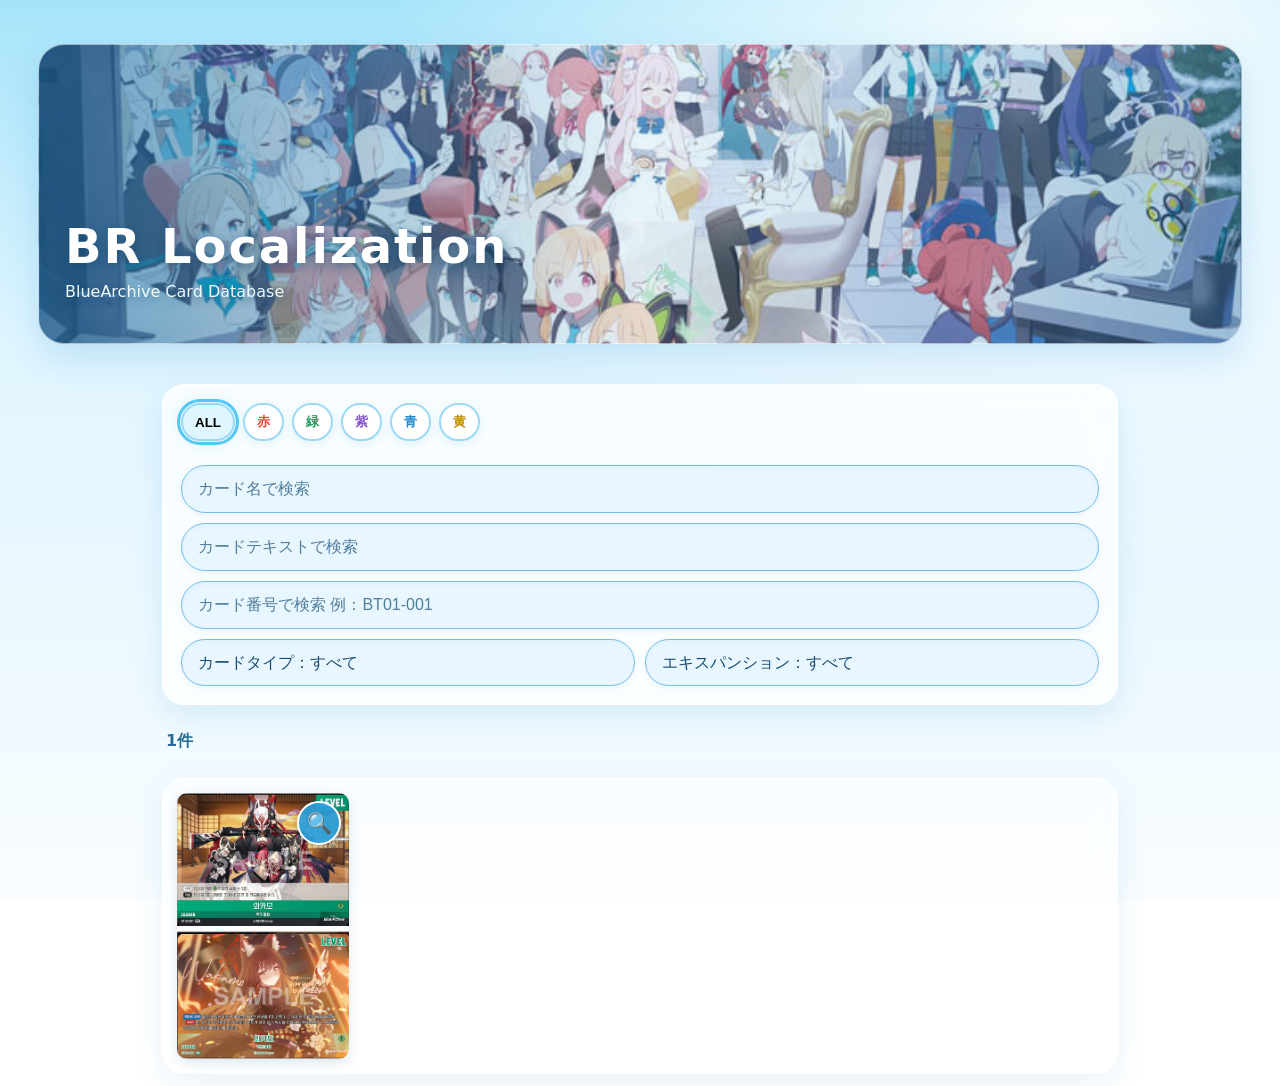
==== blue_archive.html @ b8f63a46 "fix fix" ====
<!DOCTYPE html>
<html lang="ja">
<head>
  <meta charset="UTF-8">
  <meta name="viewport" content="width=device-width, initial-scale=1.0">
  <title>BR Localization</title>
  <link rel="stylesheet" href="blue_archive.css">
</head>
<body data-title="blue_archive">

<header>
  <div class="hero-banner">
    <div class="hero-overlay">
      <h1>BR Localization</h1>
      <p>BlueArchive Card Database</p>
    </div>
  </div>
</header>

<main>
  <section class="search-panel search-bg">
    <div class="color-filters">
      <button class="color-btn active" data-color="all">ALL</button>
      <button class="color-btn fire" data-color="red">赤</button>
      <button class="color-btn green" data-color="green">緑</button>
      <button class="color-btn purple" data-color="purple">紫</button>
      <button class="color-btn blue" data-color="blue">青</button>
      <button class="color-btn yellow" data-color="yellow">黄</button>
    </div>

    <input type="text" id="nameSearchBox" placeholder="カード名で検索">
    <input type="text" id="textSearchBox" placeholder="カードテキストで検索">
    <input type="text" id="codeSearchBox" placeholder="カード番号で検索 例：BT01-001">

    <div class="and-filters">
      <select id="typeFilter">
        <option value="">カードタイプ：すべて</option>
        <option value="ユニット">ユニット</option>
        <option value="スキル">スキル</option>
        <option value="アイテム">アイテム</option>
        <option value="リーダー">リーダー</option>
      </select>

      <select id="costFilter">
        <option value="">エキスパンション：すべて</option>
        <option value="ST">ST</option>
        <option value="BT">BT</option>
        <option value="SB">SB</option>
      </select>
    </div>
  </section>

  <p id="resultCount"></p>

  <section id="cardList" class="card-grid"></section>
</main>

<div id="cardModal" class="modal">
  <div class="modal-content">
    <button class="close-btn" type="button" onclick="closeModal()">×</button>

    <img id="modalImage" class="modal-image">

    <h2 id="modalName"></h2>
    <p id="modalCode"></p>

    <div class="detail-grid">
      <div>
        <span>タイプ</span>
        <strong id="modalType"></strong>
      </div>
      <div>
        <span>色</span>
        <strong id="modalColor"></strong>
      </div>
      <div>
        <span>コスト</span>
        <strong id="modalCost"></strong>
      </div>
      <div>
        <span>パワー</span>
        <strong id="modalPower"></strong>
      </div>
      <div>
        <span>ヒット</span>
        <strong id="modalHit"></strong>
      </div>
    </div>

    <p id="modalText" class="effect-text"></p>
    <p id="modalFlavor" class="flavor-text"></p>
  </div>
</div>

<script src="script.js"></script>
</body>
</html>
---- blue_archive.css ----
/* ========================================
   BLUE ARCHIVE CARD DATABASE
   Sky Blue / White / Glass Theme
   ======================================== */

* {
  box-sizing: border-box;
}

body {
  margin: 0;
  min-height: 100vh;
  font-family: system-ui, sans-serif;
  color: #254d68;

  background:
    radial-gradient(
      ellipse at 85% 5%,
      rgba(255,255,255,0.95),
      transparent 45%
    ),
    linear-gradient(
      180deg,
      #a6e4fa 0%,
      #e0f5ff 38%,
      #f8fcff 100%
    );

  background-attachment: fixed;
}

/* ===== 基本レイアウト ===== */

header {
  padding: 28px 22px 12px;
}

h1 {
  font-size: 40px;
  margin: 0;
  color: #ffffff;
}

main {
  max-width: 980px;
  margin: 0 auto;
  padding: 12px;
}

/* ===== 検索パネル ===== */

.search-panel {
  border-radius: 22px;
  padding: 18px;

  background: rgba(255,255,255,0.72);

  border: 1px solid rgba(255,255,255,0.95);

  backdrop-filter: blur(18px);
  -webkit-backdrop-filter: blur(18px);

  box-shadow:
    0 12px 32px rgba(35,140,203,0.13),
    inset 0 0 24px rgba(255,255,255,0.35);
}

/* 検索パネルに背景画像を使う場合 */
.search-bg {
  background-image:
    linear-gradient(
      rgba(232,248,255,0.78),
      rgba(213,241,255,0.85)
    ),
    ;

  background-size: cover;
  background-position: center;
  background-repeat: no-repeat;
}

/* ===== 色フィルター ===== */

.color-filters {
  display: flex;
  gap: 8px;
  flex-wrap: wrap;
  margin-bottom: 14px;
}

.color-btn {
  border: 2px solid #9bd9f5;
  border-radius: 999px;
  background: rgba(255,255,255,0.92);

  padding: 8px 12px;

  font-weight: bold;
  cursor: pointer;

  box-shadow: 0 3px 10px rgba(40,145,205,0.10);

  transition:
    transform 0.2s,
    background 0.2s,
    box-shadow 0.2s;
}

.color-btn:hover {
  transform: translateY(-2px);
  background: #e5f7ff;
}

.color-btn.active {
  outline: 3px solid #54c7f5;
  outline-offset: 1px;
  background: #dff5ff;

  box-shadow: 0 0 15px rgba(65,185,240,0.25);
}

/* 色ごとの文字色 */
.fire   { color: #e6462e; }
.green  { color: #249c61; }
.purple { color: #8650d3; }
.blue   { color: #238ccc; }
.yellow { color: #bd8700; }

/* ===== 検索入力欄 ===== */

input,
select {
  width: 100%;
  padding: 14px 16px;
  margin-top: 10px;

  border-radius: 999px;
  border: 1px solid #9bd9f5;

  background: rgba(255,255,255,0.88);
  color: #254d68;

  font-size: 16px;

  backdrop-filter: blur(12px);
  -webkit-backdrop-filter: blur(12px);

  box-shadow:
    inset 0 0 12px rgba(160,225,255,0.12),
    0 3px 12px rgba(35,140,203,0.08);

  outline: none;
  transition: border-color 0.2s, box-shadow 0.2s;
}

input::placeholder {
  color: #779cb3;
}

input:focus,
select:focus {
  border-color: #39b9ed;

  box-shadow:
    0 0 0 3px rgba(57,185,237,0.16),
    0 0 18px rgba(80,190,255,0.15);
}

.and-filters {
  display: grid;
  grid-template-columns: 1fr 1fr;
  gap: 10px;
}

/* ===== 検索結果 ===== */

#resultCount {
  padding: 10px 4px;
  font-weight: bold;
  color: #276c96;
}

/* ===== カード一覧 ===== */

.card-grid {
  background: rgba(255,255,255,0.58);

  backdrop-filter: blur(12px);
  -webkit-backdrop-filter: blur(12px);

  border: 1px solid rgba(255,255,255,0.85);
  border-radius: 22px;

  padding: 14px;

  display: grid;
  grid-template-columns:
    repeat(auto-fill, minmax(145px, 1fr));

  gap: 16px;

  box-shadow: 0 10px 30px rgba(35,140,203,0.10);
}

.card {
  position: relative;
}

.card img {
  width: 100%;
  display: block;
  border-radius: 10px;

  box-shadow: 0 4px 12px rgba(30,100,150,0.15);

  transition: transform 0.2s;
}

.card img:hover {
  transform: translateY(-3px);
}

/* ===== 拡大ボタン ===== */

.zoom-btn {
  position: absolute;
  top: 8px;
  right: 8px;

  width: 44px;
  height: 44px;

  border-radius: 50%;
  border: 2px solid #ffffff;

  background: rgba(42,160,220,0.92);
  color: #ffffff;

  font-size: 20px;
  cursor: pointer;

  box-shadow: 0 3px 12px rgba(20,110,170,0.3);
}

.zoom-btn:hover {
  background: #167bb5;
}

/* ===== 詳細モーダル ===== */

.modal {
  display: none;
  position: fixed;
  inset: 0;

  background: rgba(19,58,92,0.68);

  z-index: 1000;
  overflow-y: auto;
  padding: 22px;

  backdrop-filter: blur(6px);
  -webkit-backdrop-filter: blur(6px);
}

.modal.show {
  display: block;
}

.modal-content {
  position: relative;
  max-width: 460px;
  margin: 0 auto;

  background:
    linear-gradient(
      180deg,
      rgba(255,255,255,0.98),
      rgba(227,246,255,0.98)
    );

  color: #254d68;

  border-radius: 22px;
  padding: 28px;

  border: 2px solid rgba(110,205,245,0.75);

  box-shadow:
    0 0 0 1px rgba(255,255,255,0.8),
    0 0 35px rgba(90,190,245,0.28),
    0 18px 50px rgba(20,70,110,0.22);

  backdrop-filter: blur(12px);
}

/* モーダル上部のアクセント */
.modal-content::before {
  content: "";

  position: absolute;
  left: 20px;
  right: 20px;
  top: 0;

  height: 3px;

  background:
    linear-gradient(
      90deg,
      transparent,
      #40bff0,
      transparent
    );
}

/* 閉じるボタン */
.close-btn {
  position: absolute;
  top: 12px;
  right: 18px;

  border: none;
  background: none;

  color: #36a9df;

  font-size: 44px;
  cursor: pointer;
}

.close-btn:hover {
  color: #0875b4;
}

/* カード画像 */
.modal-image {
  display: block;
  width: 76%;
  margin: 20px auto;
  border-radius: 12px;

  box-shadow: 0 6px 22px rgba(35,100,145,0.16);
}

/* カード名 */
#modalName {
  font-size: 30px;
  margin-bottom: 8px;
  color: #205b80;
}

/* カード番号 */
#modalCode {
  color: #678da6;
  font-size: 18px;
}

/* ===== 詳細情報 ===== */

.detail-grid {
  display: grid;
  grid-template-columns: 1fr 1fr;
  gap: 14px;
  margin-top: 20px;
}

.detail-grid span {
  display: block;
  color: #7396ad;
  font-size: 14px;
}

.detail-grid strong {
  font-size: 18px;
  color: #205b80;
}

/* フレーバーテキスト */
.flavor-text {
  margin-top: 18px;
  color: #648ba3;
  font-style: italic;
}

/* 効果テキスト */
.effect-text {
  margin-top: 28px;
  font-size: 15px;
  line-height: 1.7;
  white-space: pre-line;
  color: #254d68;
}

/* ===== 効果タグ ===== */

.tag {
  display: inline-block;
  padding: 2px 9px;
  margin: 2px 4px 2px 0;

  border-radius: 999px;
  color: white;

  font-weight: 700;
  font-size: 0.9em;
  line-height: 1.5;
}

/* 効果タグの色は従来どおり */
.tag-attacker { background: #ef3f34; }
.tag-trigger { background: #b0a700; }
.tag-mix { background: #8e44ad; }
.tag-leveling { background: #f2994a; }
.tag-entry { background: #f97316; }
.tag-armed { background: #8b5a2b; }
.tag-blocker { background: #27ae60; }
.tag-passive { background: #5e005b; }
.tag-active { background: #0453bc; }
.tag-exit { background: #34495e; }
.tag-escape { background: #00a8a8; }
.tag-default { background: #596275; }

/* ===== ヒーローバナー ===== */

.hero-banner {
  height: 300px;
  margin: 16px;
  border-radius: 26px;
  overflow: hidden;

  background-image:
    linear-gradient(
      90deg,
      rgba(28,113,165,0.65),
      rgba(80,190,235,0.12),
      rgba(30,125,185,0.35)
    ),
    url("images/bluearchive-bg.jpg");

  background-size: cover;
  background-position: center center;

  box-shadow:
    0 14px 35px rgba(35,140,203,0.18);

  border: 1px solid rgba(255,255,255,0.55);
}

.hero-overlay {
  height: 100%;

  display: flex;
  flex-direction: column;
  justify-content: flex-end;

  padding: 26px;
  color: white;
}

.hero-overlay h1 {
  font-size: 48px;
  margin: 0;
  letter-spacing: 0.04em;

  color: #ffffff;

  text-shadow:
    0 3px 12px rgba(20,75,115,0.7);
}

.hero-overlay p {
  margin-top: 8px;
  font-size: 16px;

  color: #f0faff;

  text-shadow:
    0 3px 10px rgba(20,75,115,0.65);
}

/* ===== セレクトボックス ===== */

select {
  appearance: none;
  -webkit-appearance: none;

  background-image:
    linear-gradient(
      45deg,
      transparent 50%,
      #329bd0 50%
    ),
    linear-gradient(
      135deg,
      #329bd0 50%,
      transparent 50%
    );

  background-position:
    calc(100% - 22px) 50%,
    calc(100% - 14px) 50%;

  background-size: 8px 8px, 8px 8px;
  background-repeat: no-repeat;

  padding-right: 42px;
}

select option {
  background: #ffffff;
  color: #254d68;
}

/* ===== スマートフォン ===== */

@media (max-width: 520px) {

  h1 {
    font-size: 34px;
  }

  .card-grid {
    grid-template-columns:
      repeat(3, minmax(0, 1fr));

    gap: 8px;
    padding: 8px;
  }

  .zoom-btn {
    width: 30px;
    height: 30px;
    font-size: 13px;
    top: 5px;
    right: 5px;
  }

  .and-filters {
    grid-template-columns: 1fr;
  }

  .modal {
    padding: 12px;
  }

  .modal-content {
    padding: 22px;
  }

  #modalName {
    font-size: 25px;
  }

  .hero-banner {
    height: 190px;
    margin: 8px;
    background-position: center top;
  }

  .hero-overlay {
    padding: 18px;
  }

  .hero-overlay h1 {
    font-size: 32px;
  }

  .hero-overlay p {
    font-size: 13px;
  }
}


/* ==================================
   検索窓の色合い調整
   ================================== */

/* カード名・テキスト・番号・セレクト */
input,
select {
  background: #e8f6ff;
  color: #174c70;

  border: 1.5px solid #78bfe8;
  border-radius: 999px;

  box-shadow:
    inset 0 2px 5px rgba(60, 145, 195, 0.06),
    0 2px 6px rgba(40, 130, 185, 0.08);
}

/* 入力前の案内文字 */
input::placeholder {
  color: #527e9c;
  opacity: 1;
}

/* 検索窓を選択したとき */
input:focus,
select:focus {
  background: #ffffff;
  color: #174c70;
  border-color: #159cdb;

  box-shadow:
    0 0 0 3px rgba(21, 156, 219, 0.18);
}

/* プルダウンの選択肢 */
select option {
  background: #ffffff;
  color: #174c70;
}
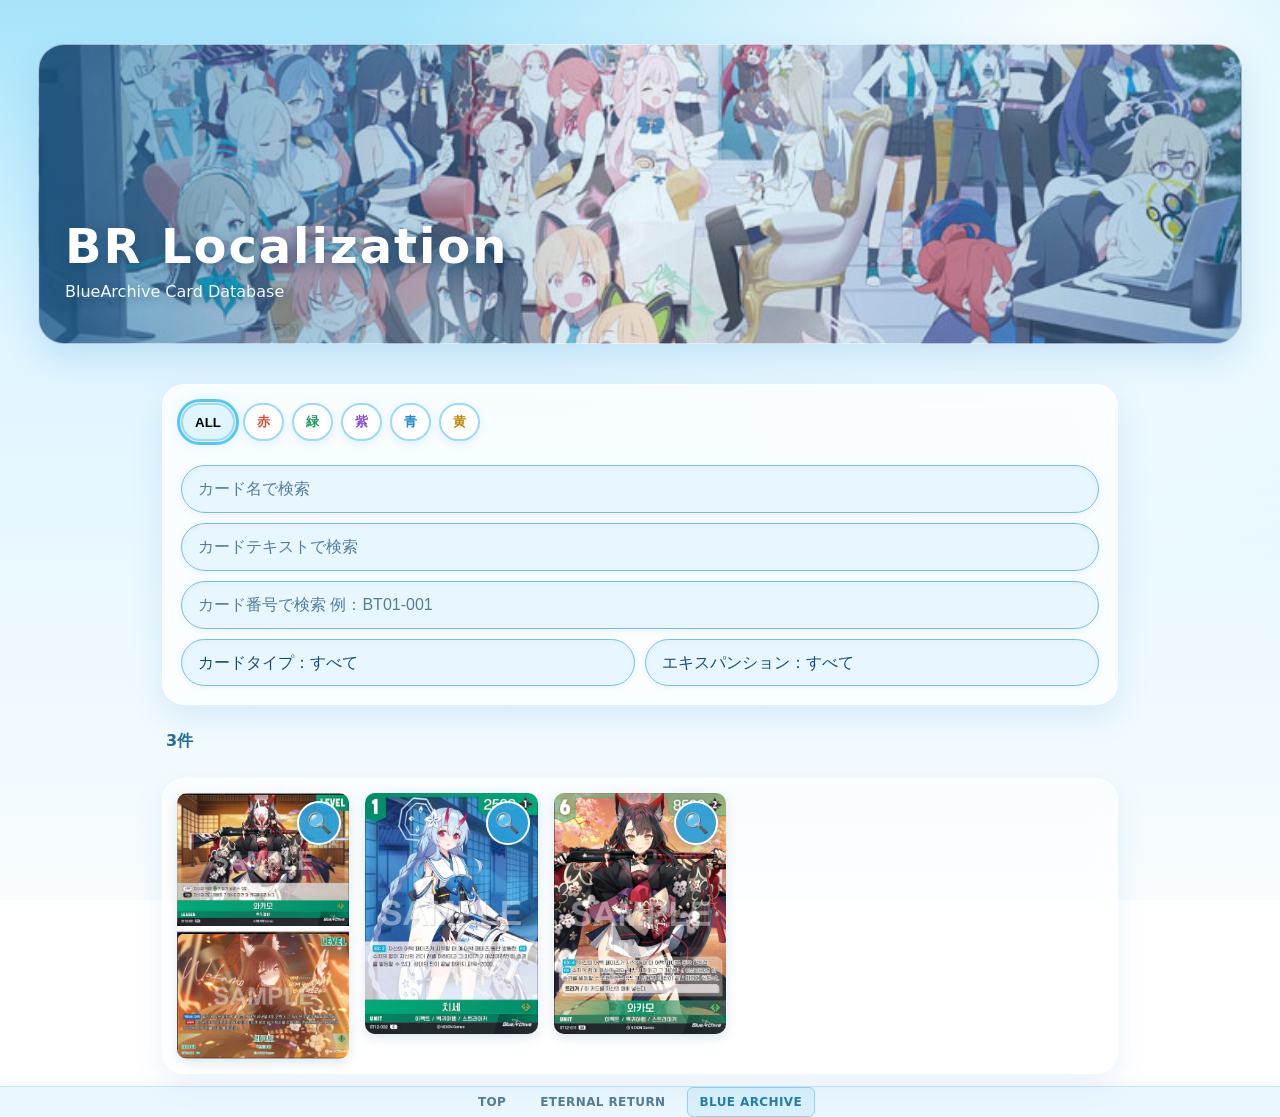
==== commit e2a99239: "fix a" ====
--- a/blue_archive.html
+++ b/blue_archive.html
@@ -94,4 +94,13 @@
 
 <script src="script.js"></script>
 </body>
+
+<footer class="site-footer">
+  <nav class="footer-nav">
+    <a href="index.html" class="footer-link">TOP</a>
+    <a href="eternalreturn.html" class="footer-link">ETERNAL RETURN</a>
+    <a href="blue_archive.html" class="footer-link active">BLUE ARCHIVE</a>
+  </nav>
+</footer>
+
 </html>
--- a/blue_archive.css
+++ b/blue_archive.css
@@ -421,6 +421,7 @@
 .tag-exit { background: #34495e; }
 .tag-escape { background: #00a8a8; }
 .tag-default { background: #596275; }
+.tag-extra { background: #58dcd6; }
 
 /* ===== ヒーローバナー ===== */
 
@@ -613,3 +614,66 @@
   background: #ffffff;
   color: #174c70;
 }
+
+
+/* コンパクトな共通フッター */
+
+.site-footer {
+  background: #eaf7ff;
+  border-top: 1px solid #c8e6f5;
+  box-shadow: 0 -3px 12px rgba(65, 145, 190, 0.05);
+}
+
+.footer-nav {
+  display: flex;
+  justify-content: center;
+  align-items: center;
+  flex-wrap: wrap;
+  gap: 8px;
+}
+
+.footer-link {
+  display: inline-block;
+  padding: 7px 12px;
+
+  color: #547d97;
+  font-size: 12px;
+  font-weight: 600;
+  letter-spacing: 0.4px;
+  text-decoration: none;
+
+  border: 1px solid transparent;
+  border-radius: 6px;
+
+  transition: 0.2s;
+}
+
+.footer-link:hover {
+  color: #176b9d;
+  background: rgba(125, 205, 245, 0.18);
+}
+
+.footer-link.active {
+  color: #277eac;
+  background: #d9f0fc;
+  border-color: #9bcfea;
+}
+
+/* スマホ */
+@media (max-width: 520px) {
+  .site-footer {
+    padding: 12px 6px;
+  }
+
+  .footer-nav {
+    gap: 2px;
+    flex-wrap: nowrap;
+  }
+
+  .footer-link {
+    padding: 7px 5px;
+    font-size: 10px;
+    letter-spacing: 0;
+    white-space: nowrap;
+  }
+}
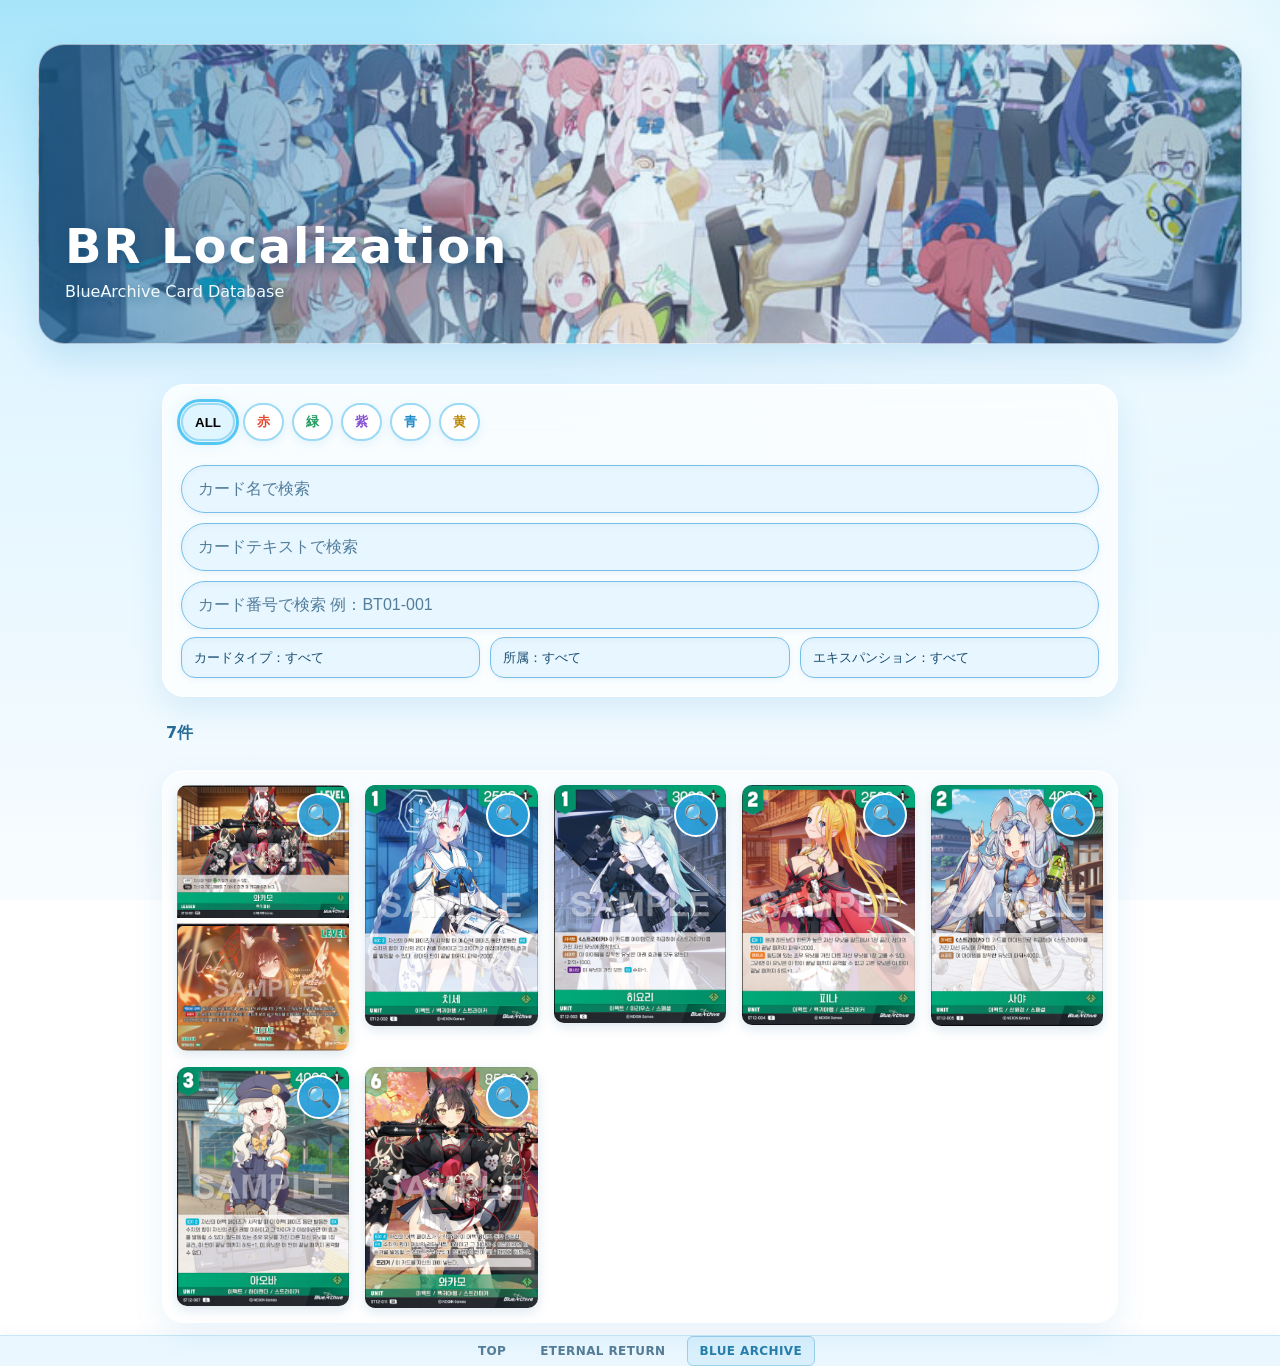
==== commit 469c347a: "fix a" ====
--- a/blue_archive.html
+++ b/blue_archive.html
@@ -41,6 +41,13 @@
         <option value="リーダー">リーダー</option>
       </select>
 
+        <!-- 新規：所属 -->
+      <!-- 所属：JSONから自動生成 -->
+      <select id="affiliationFilter">
+        <option value="">所属：すべて</option>
+      </select>
+
+
       <select id="costFilter">
         <option value="">エキスパンション：すべて</option>
         <option value="ST">ST</option>
@@ -62,7 +69,9 @@
     <img id="modalImage" class="modal-image">
 
     <h2 id="modalName"></h2>
+    <div id="modalAffiliation" class="affiliation-tags"></div>
     <p id="modalCode"></p>
+    
 
     <div class="detail-grid">
       <div>
@@ -98,7 +107,7 @@
 <footer class="site-footer">
   <nav class="footer-nav">
     <a href="index.html" class="footer-link">TOP</a>
-    <a href="eternalreturn.html" class="footer-link">ETERNAL RETURN</a>
+    <a href="eternal_return.html" class="footer-link">ETERNAL RETURN</a>
     <a href="blue_archive.html" class="footer-link active">BLUE ARCHIVE</a>
   </nav>
 </footer>
--- a/blue_archive.css
+++ b/blue_archive.css
@@ -677,3 +677,117 @@
     white-space: nowrap;
   }
 }
+
+
+/* 所属タグ */
+
+.affiliation-tags {
+  display: flex;
+  flex-wrap: wrap;
+  gap: 6px;
+  margin: 8px 0 12px;
+}
+
+.affiliation-tag {
+  display: inline-block;
+  padding: 5px 11px;
+
+  background: #e0f4ff;
+  color: #287aa7;
+
+  border: 1px solid #a6d8ef;
+  border-radius: 999px;
+
+  font-size: 12px;
+  font-weight: 600;
+  line-height: 1.4;
+}
+
+@media (max-width: 520px) {
+  .affiliation-tag {
+    padding: 4px 9px;
+    font-size: 11px;
+  }
+}
+
+
+/* ==================================
+   3項目横並び検索
+   ================================== */
+
+.and-filters {
+  display: grid;
+  grid-template-columns: repeat(3, minmax(0, 1fr));
+  gap: 8px;
+  align-items: center;
+}
+
+/* 3つの検索欄 */
+.and-filters input,
+.and-filters select {
+  width: 100%;
+  min-width: 0;
+  margin-top: 8px;
+
+  padding: 12px 10px;
+  font-size: 13px;
+  border-radius: 14px;
+}
+
+/* 所属入力欄 */
+#affiliationSearchBox::placeholder {
+  color: #527e9c;
+}
+
+/* スマホでも3列 */
+@media (max-width: 520px) {
+  .and-filters {
+    grid-template-columns: repeat(3, minmax(0, 1fr));
+    gap: 5px;
+  }
+
+  .and-filters input,
+  .and-filters select {
+    padding: 10px 6px;
+    font-size: 11px;
+    border-radius: 10px;
+  }
+
+  /* プルダウン矢印のスペース */
+  .and-filters select {
+    padding-right: 15px;
+    background-position:
+      calc(100% - 11px) 50%,
+      calc(100% - 6px) 50%;
+    background-size: 5px 5px, 5px 5px;
+  }
+}
+
+
+/* PC：3項目を横並び */
+.and-filters {
+  display: grid;
+  grid-template-columns: repeat(3, minmax(0, 1fr));
+  gap: 10px;
+}
+
+.and-filters select {
+  width: 100%;
+  min-width: 0;
+  font-size: 13px;
+  padding: 12px 28px 12px 12px;
+}
+
+/* スマホ：3項目を縦並び */
+@media (max-width: 520px) {
+  .and-filters {
+    grid-template-columns: 1fr;
+    gap: 4px;
+  }
+
+  .and-filters select {
+    font-size: 15px;
+    padding: 13px 40px 13px 16px;
+    border-radius: 999px;
+  }
+}
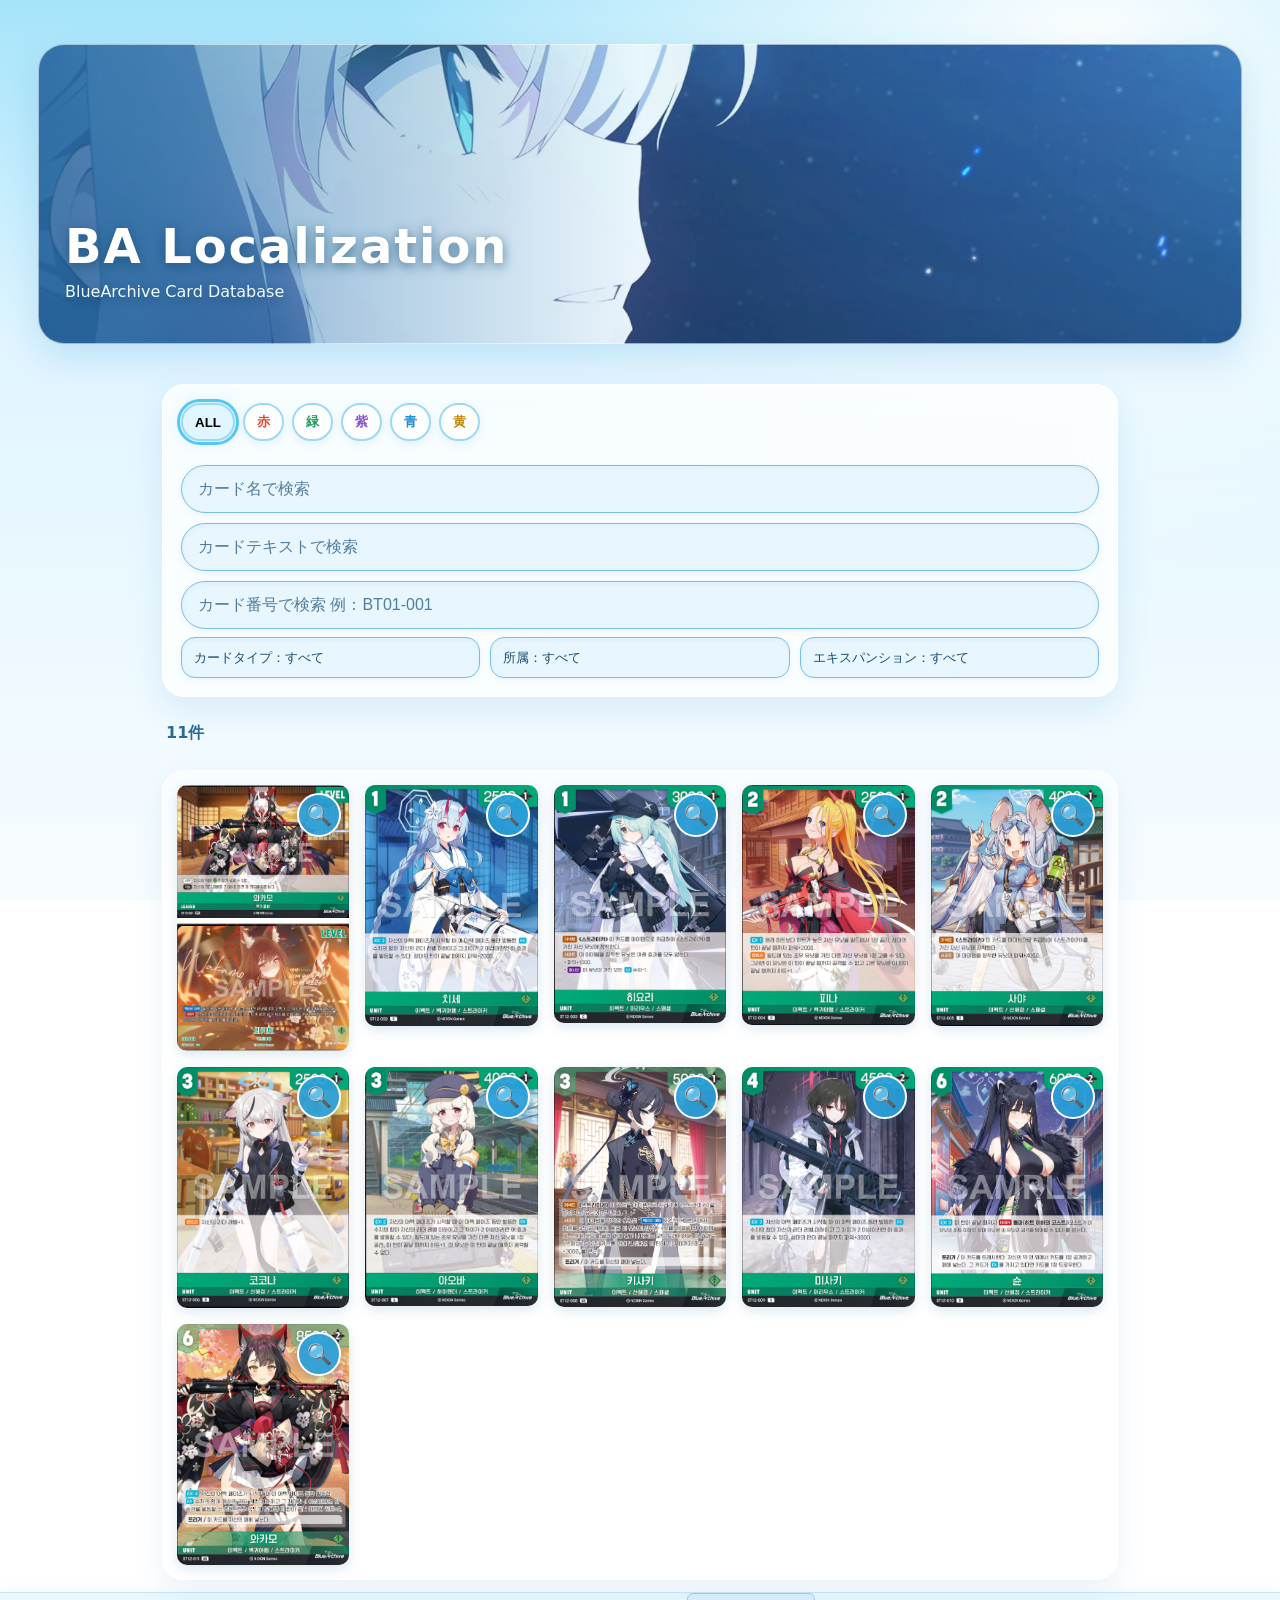
==== commit adb904ee: "fix あああ" ====
--- a/blue_archive.html
+++ b/blue_archive.html
@@ -3,7 +3,7 @@
 <head>
   <meta charset="UTF-8">
   <meta name="viewport" content="width=device-width, initial-scale=1.0">
-  <title>BR Localization</title>
+  <title>BA Localization</title>
   <link rel="stylesheet" href="blue_archive.css">
 </head>
 <body data-title="blue_archive">
@@ -11,7 +11,7 @@
 <header>
   <div class="hero-banner">
     <div class="hero-overlay">
-      <h1>BR Localization</h1>
+      <h1>BA Localization</h1>
       <p>BlueArchive Card Database</p>
     </div>
   </div>
--- a/blue_archive.css
+++ b/blue_archive.css
@@ -791,3 +791,42 @@
     border-radius: 999px;
   }
 }
+
+
+/* ==================================
+   スマホ用フッター操作性改善
+   ================================== */
+
+@media (max-width: 520px) {
+
+  .site-footer {
+    margin-top: 30px;
+
+    /* 上下の余白を広げる */
+    padding: 18px 10px 36px;
+
+    /* iPhoneの画面下部にも対応 */
+    padding-bottom: calc(
+      36px + env(safe-area-inset-bottom)
+    );
+  }
+
+  .footer-nav {
+    gap: 4px;
+    justify-content: center;
+  }
+
+  .footer-link {
+    /* タップしやすい高さ */
+    min-height: 44px;
+
+    padding: 12px 8px;
+
+    display: inline-flex;
+    align-items: center;
+    justify-content: center;
+
+    font-size: 10px;
+    white-space: nowrap;
+  }
+}
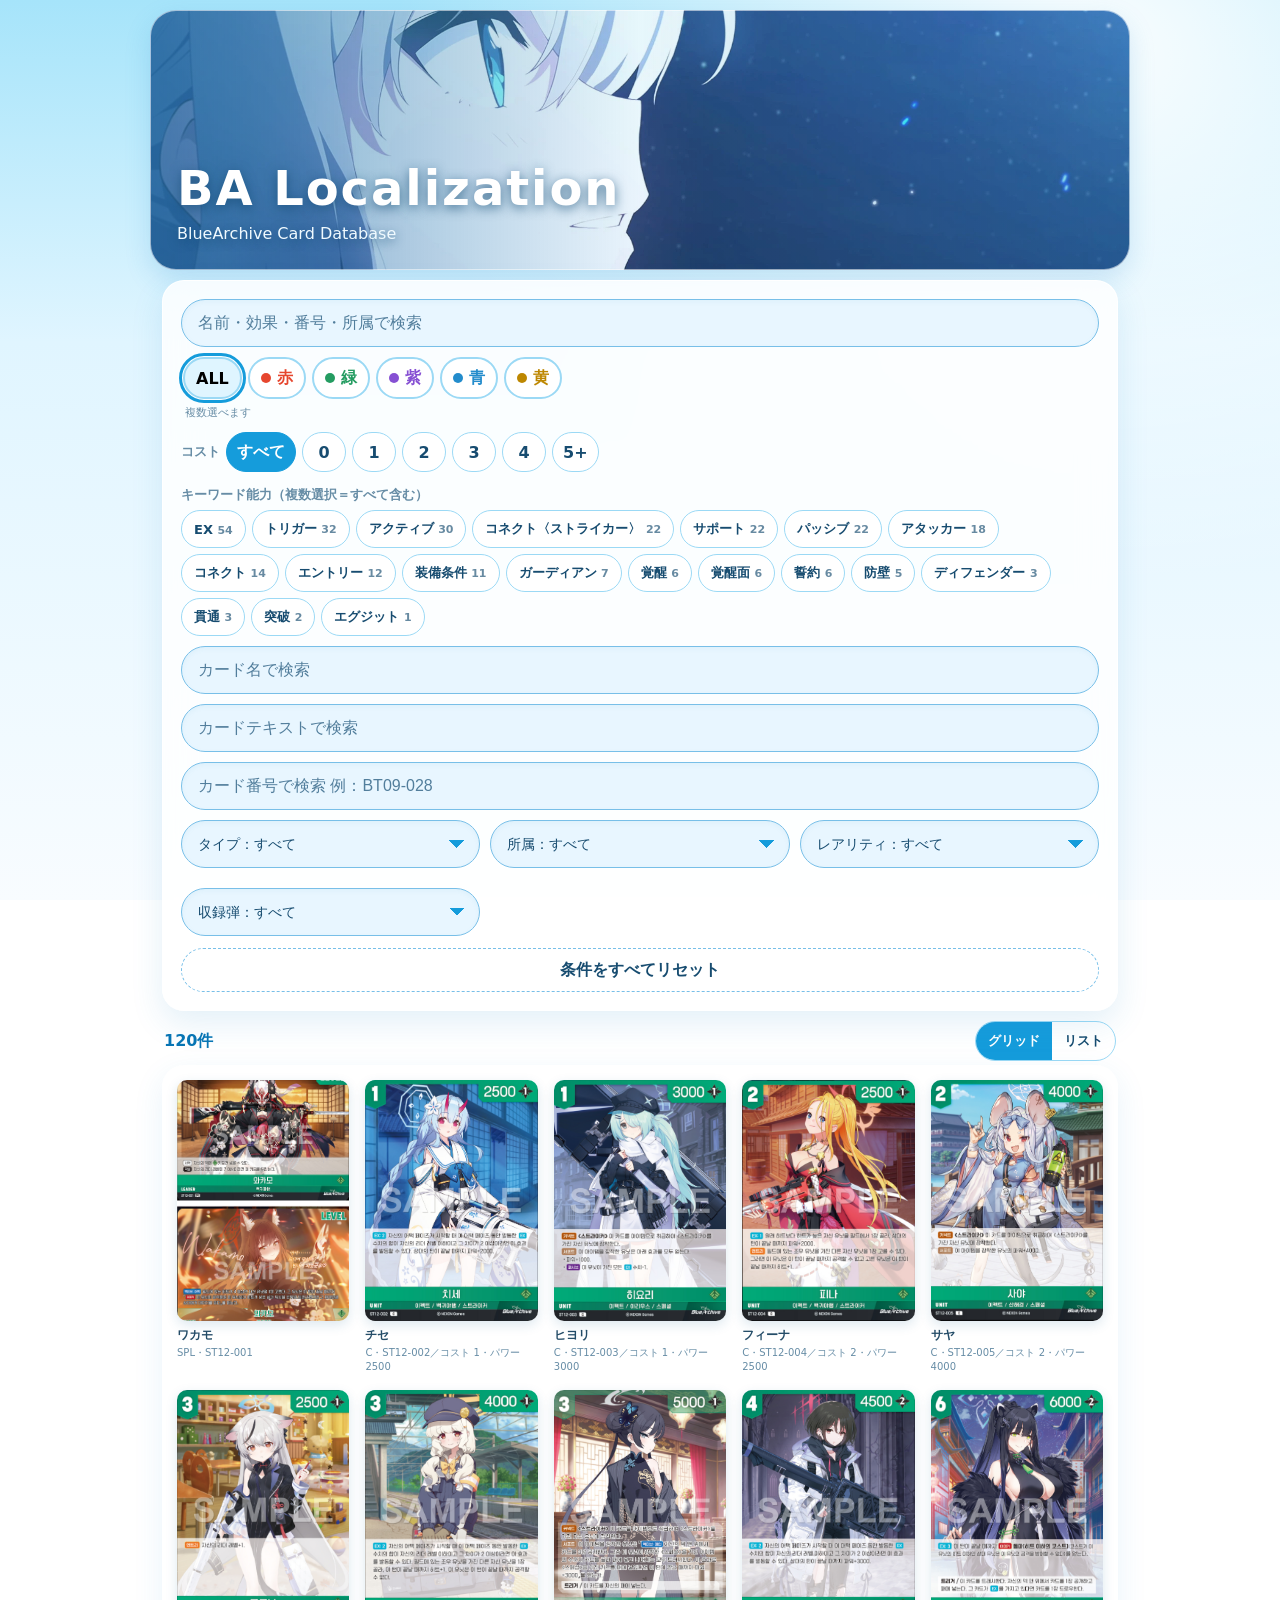
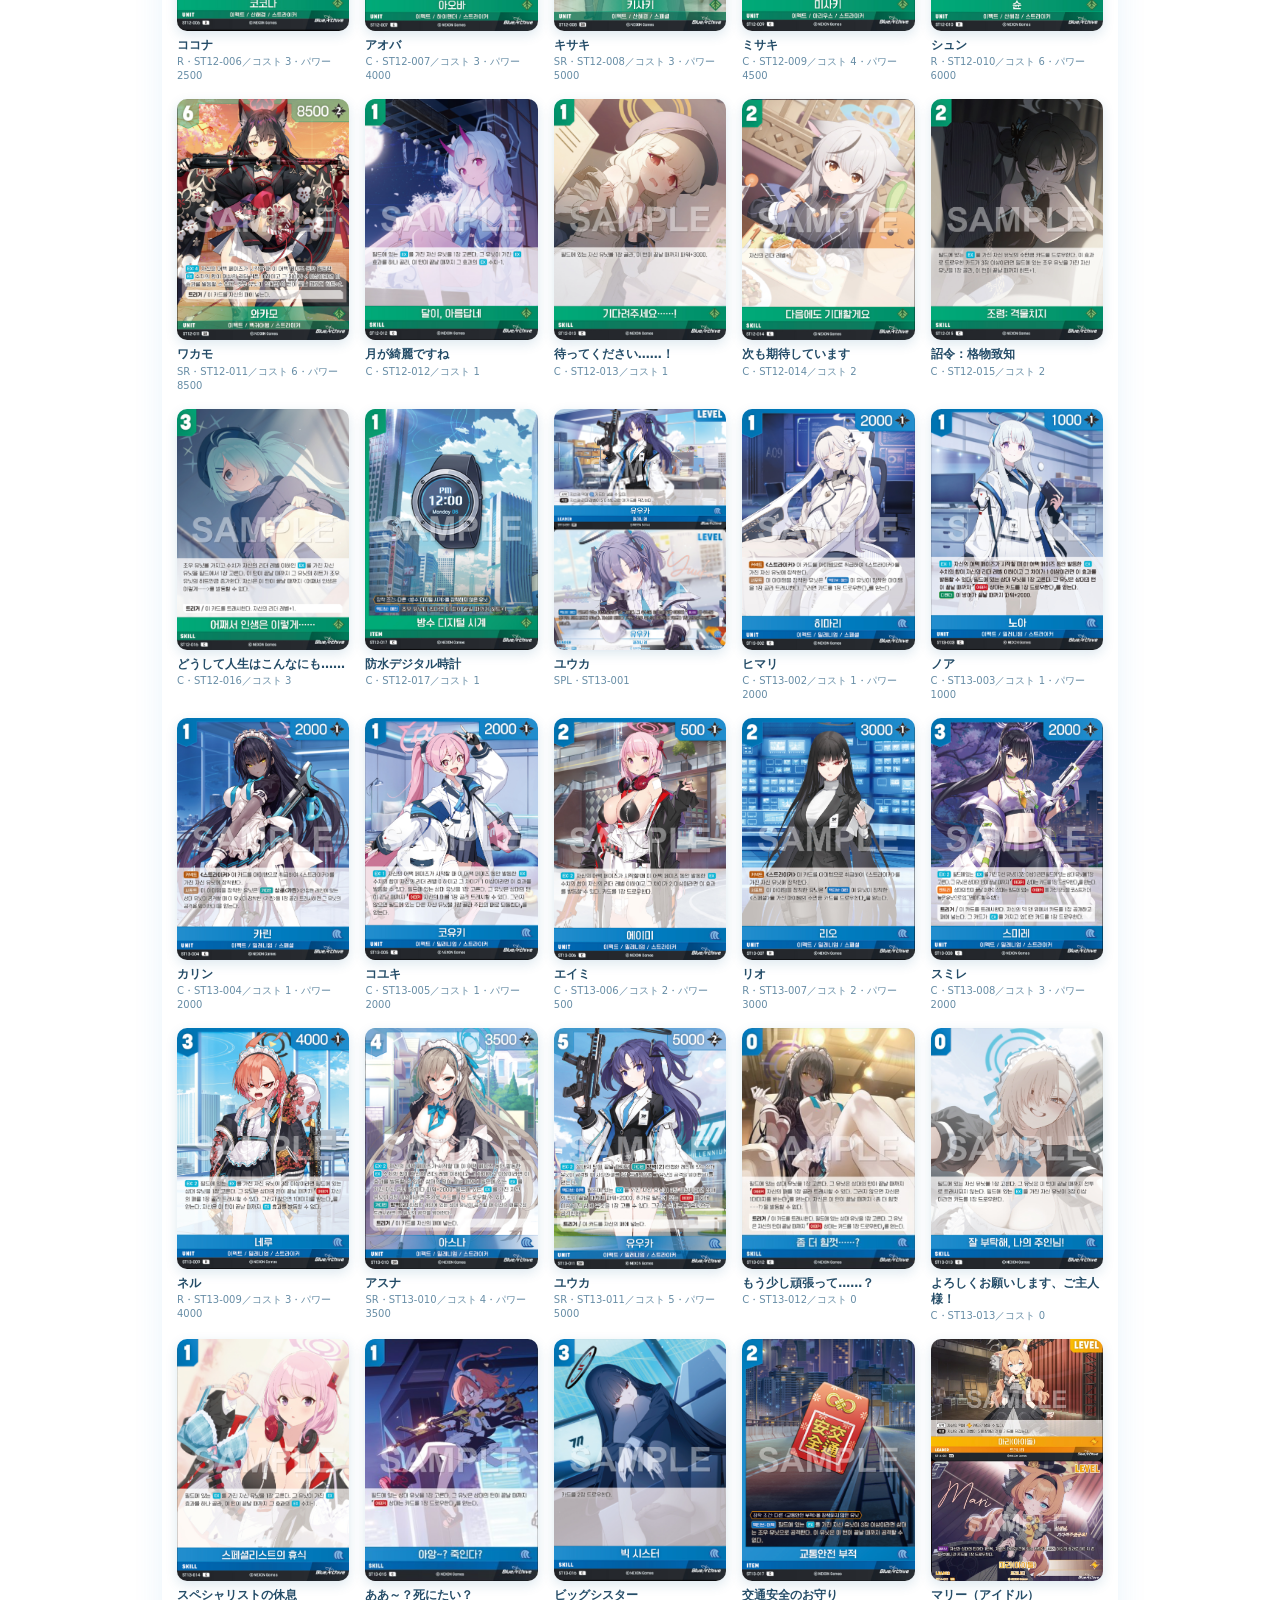
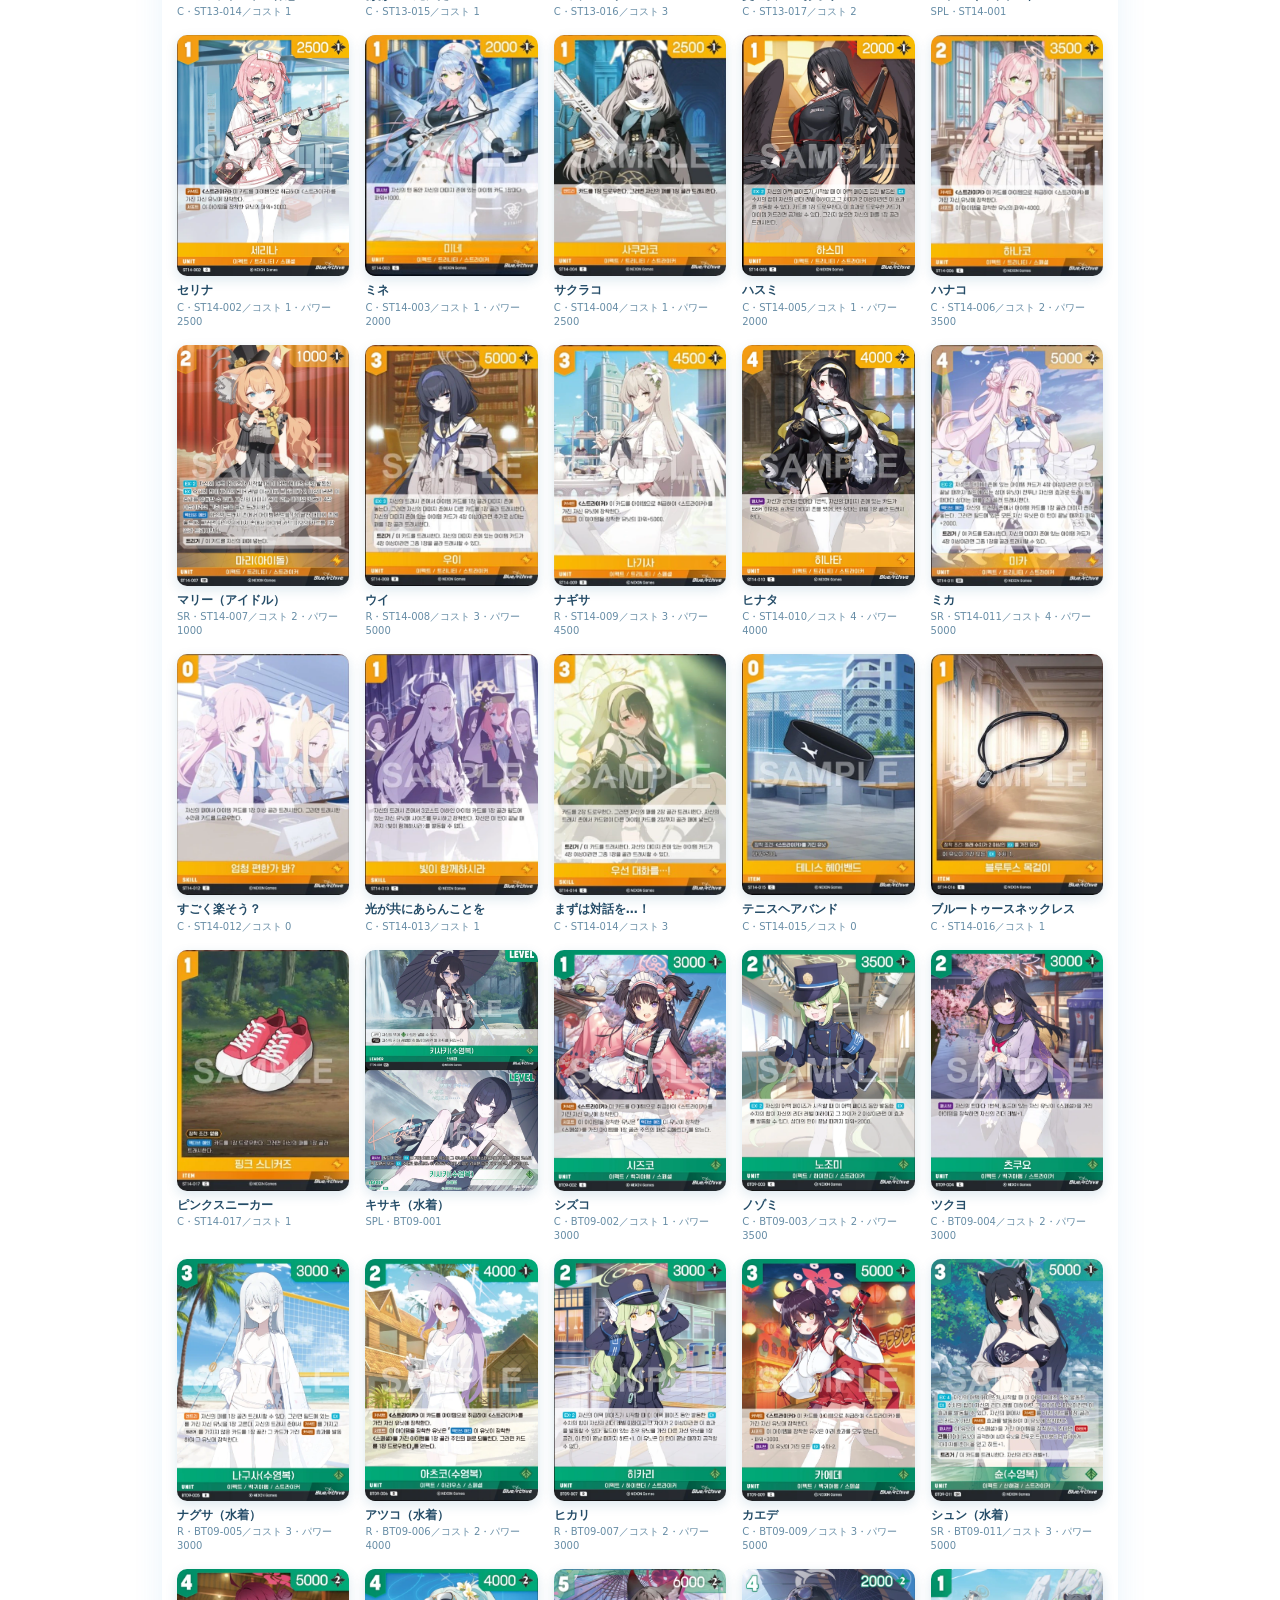
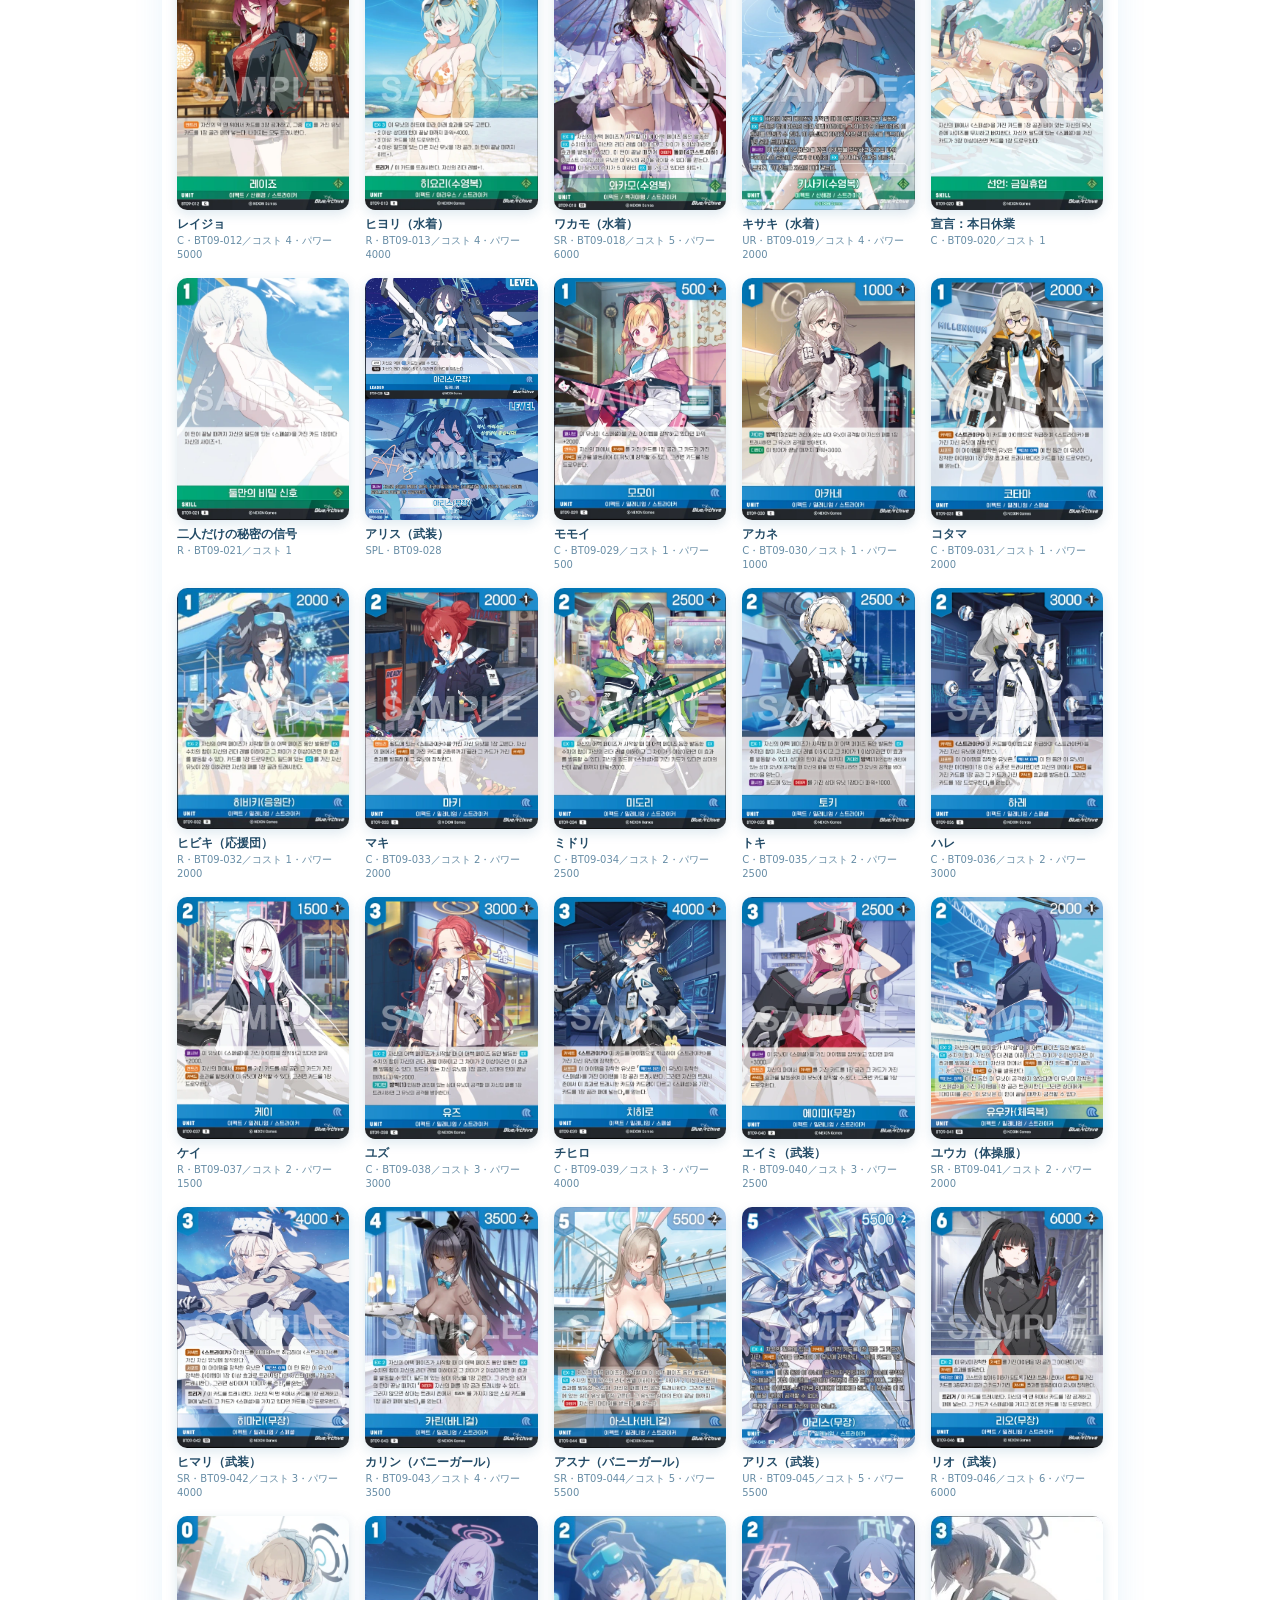
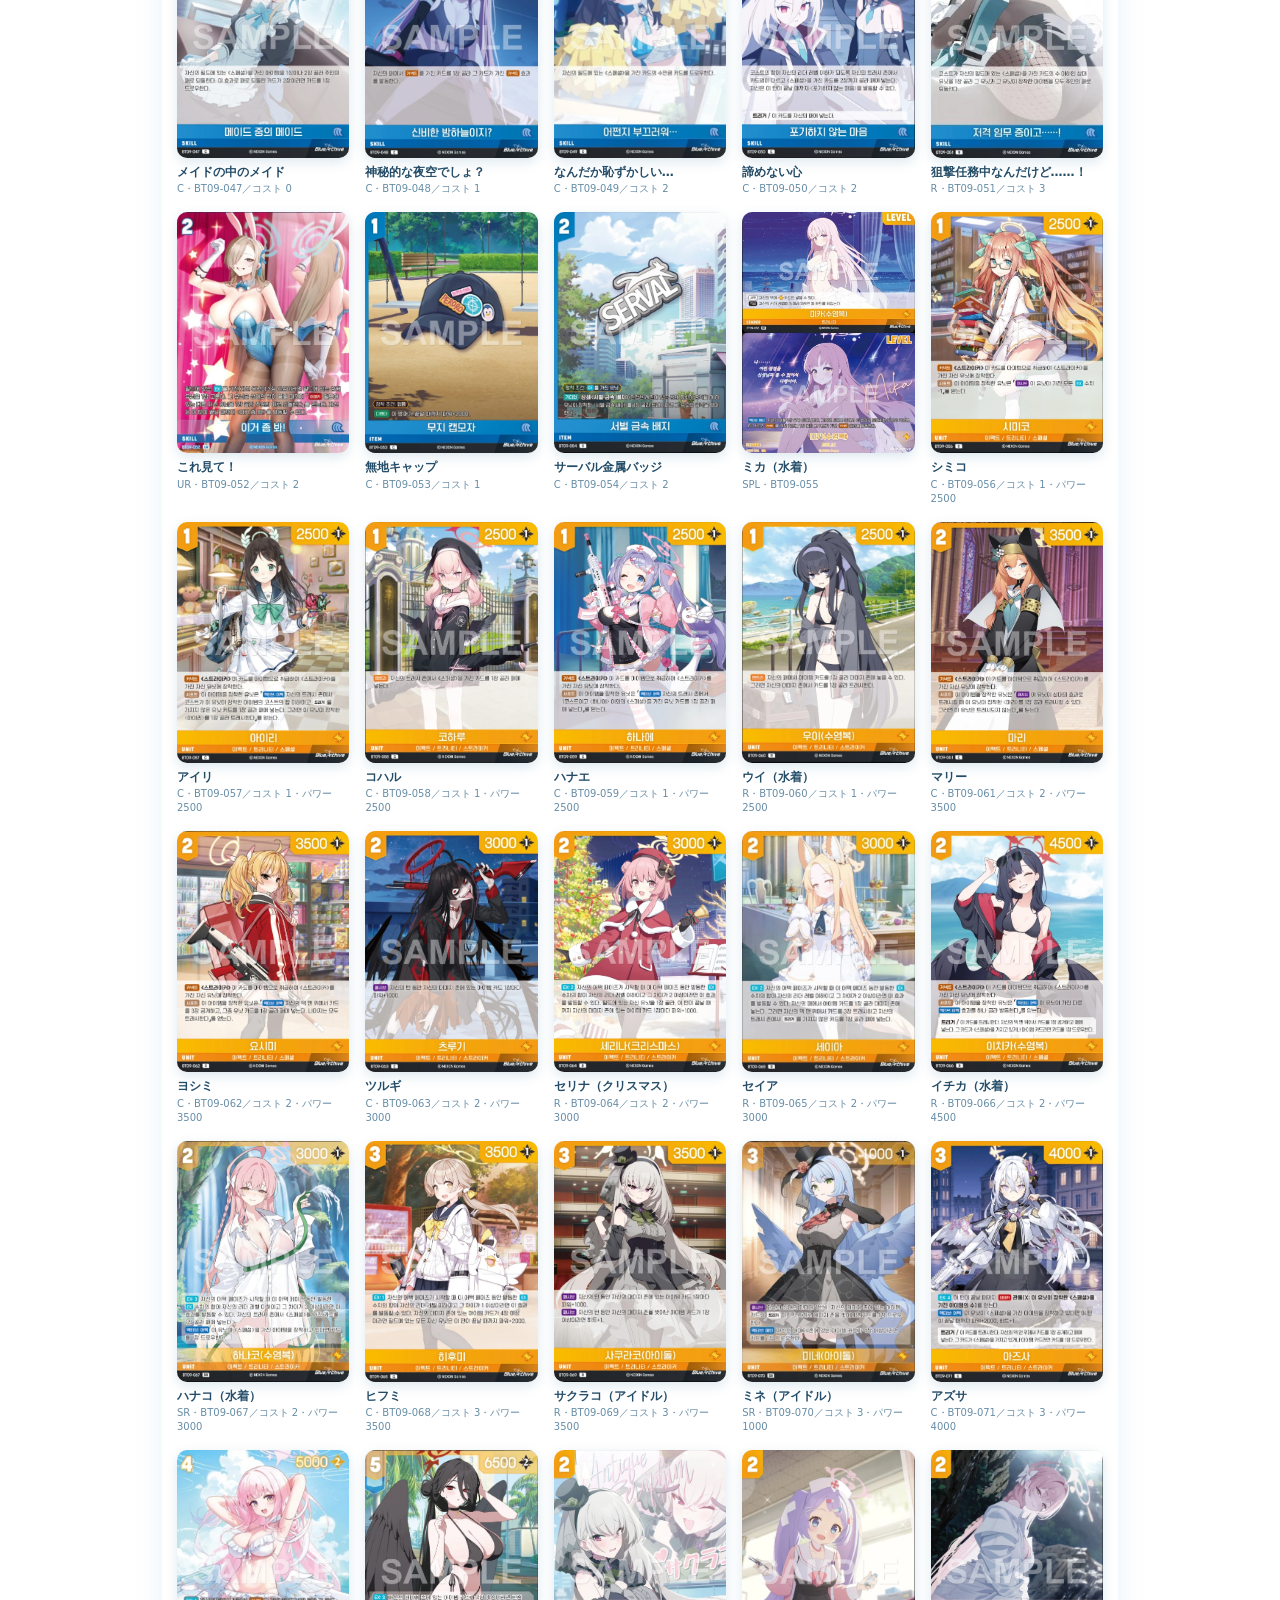
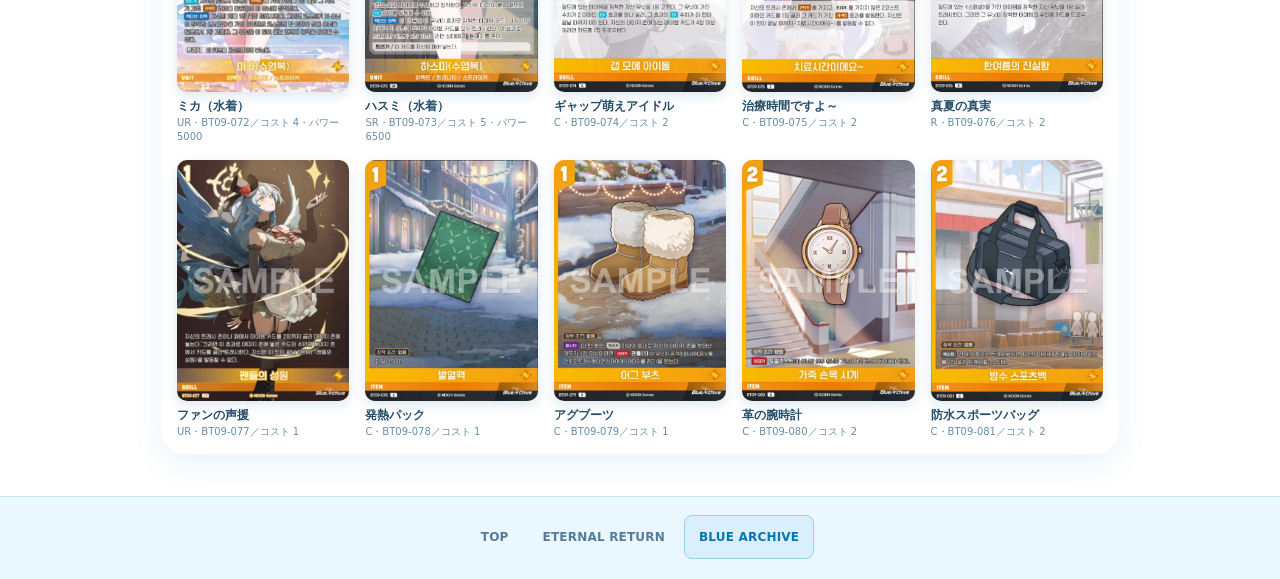
==== commit b711cdfa: "aaa 沢山かえた" ====
--- a/blue_archive.html
+++ b/blue_archive.html
@@ -3,7 +3,9 @@
 <head>
   <meta charset="UTF-8">
   <meta name="viewport" content="width=device-width, initial-scale=1.0">
-  <title>BA Localization</title>
+  <meta name="description" content="ブルーアーカイブのカードを名前・効果・番号・所属から検索できるカードデータベース">
+  <meta name="theme-color" content="#7ecdf3">
+  <title>ブルーアーカイブ カード検索 | BA Localization</title>
   <link rel="stylesheet" href="blue_archive.css">
 </head>
 <body data-title="blue_archive">
@@ -18,91 +20,97 @@
 </header>
 
 <main>
-  <section class="search-panel search-bg">
-    <div class="color-filters">
-      <button class="color-btn active" data-color="all">ALL</button>
-      <button class="color-btn fire" data-color="red">赤</button>
-      <button class="color-btn green" data-color="green">緑</button>
-      <button class="color-btn purple" data-color="purple">紫</button>
-      <button class="color-btn blue" data-color="blue">青</button>
-      <button class="color-btn yellow" data-color="yellow">黄</button>
+  <section class="search-panel" aria-label="カード検索">
+    <div class="keyword-row">
+      <label class="sr-only" for="keywordSearchBox">フリーワード検索</label>
+      <input type="search" id="keywordSearchBox" placeholder="名前・効果・番号・所属で検索" autocomplete="off" enterkeyhint="search">
+      <button type="button" id="filterToggle" class="filter-toggle" aria-expanded="false" aria-controls="advancedFilters">
+        絞り込み<span id="filterBadge" class="filter-badge" hidden></span>
+      </button>
     </div>
 
-    <input type="text" id="nameSearchBox" placeholder="カード名で検索">
-    <input type="text" id="textSearchBox" placeholder="カードテキストで検索">
-    <input type="text" id="codeSearchBox" placeholder="カード番号で検索 例：BT01-001">
+    <div class="color-filters" role="group" aria-label="色で絞り込み（複数選択可）">
+      <button type="button" class="color-btn active" data-color="all">ALL</button>
+      <button type="button" class="color-btn fire" data-color="red"><span class="dot"></span>赤</button>
+      <button type="button" class="color-btn green" data-color="green"><span class="dot"></span>緑</button>
+      <button type="button" class="color-btn purple" data-color="purple"><span class="dot"></span>紫</button>
+      <button type="button" class="color-btn blue" data-color="blue"><span class="dot"></span>青</button>
+      <button type="button" class="color-btn yellow" data-color="yellow"><span class="dot"></span>黄</button>
+      <span class="color-hint">複数選べます</span>
+    </div>
 
-    <div class="and-filters">
-      <select id="typeFilter">
-        <option value="">カードタイプ：すべて</option>
-        <option value="ユニット">ユニット</option>
-        <option value="スキル">スキル</option>
-        <option value="アイテム">アイテム</option>
-        <option value="リーダー">リーダー</option>
-      </select>
+    <div id="advancedFilters" class="advanced-filters">
+      <div class="cost-row" role="group" aria-label="コストで絞り込み">
+        <span class="cost-label">コスト</span>
+        <button type="button" class="cost-chip active" data-cost="all">すべて</button>
+        <button type="button" class="cost-chip" data-cost="0">0</button>
+        <button type="button" class="cost-chip" data-cost="1">1</button>
+        <button type="button" class="cost-chip" data-cost="2">2</button>
+        <button type="button" class="cost-chip" data-cost="3">3</button>
+        <button type="button" class="cost-chip" data-cost="4">4</button>
+        <button type="button" class="cost-chip" data-cost="5plus">5+</button>
+      </div>
+      <div id="keywordWrap" class="keyword-wrap">
+        <span class="cost-label">キーワード能力（複数選択＝すべて含む）</span>
+        <div id="keywordChips" class="keyword-chips"></div>
+      </div>
 
-        <!-- 新規：所属 -->
-      <!-- 所属：JSONから自動生成 -->
-      <select id="affiliationFilter">
-        <option value="">所属：すべて</option>
-      </select>
+      <label class="sr-only" for="nameSearchBox">カード名で検索</label>
+      <input type="search" id="nameSearchBox" placeholder="カード名で検索" autocomplete="off">
+      <label class="sr-only" for="textSearchBox">カードテキストで検索</label>
+      <input type="search" id="textSearchBox" placeholder="カードテキストで検索" autocomplete="off">
+      <label class="sr-only" for="codeSearchBox">カード番号で検索</label>
+      <input type="search" id="codeSearchBox" placeholder="カード番号で検索 例：BT09-028" autocomplete="off">
 
+      <div class="and-filters">
+        <select id="typeFilter" aria-label="カードタイプ">
+          <option value="">タイプ：すべて</option>
+          <option value="ユニット">ユニット</option>
+          <option value="スキル">スキル</option>
+          <option value="アイテム">アイテム</option>
+          <option value="リーダー">リーダー</option>
+        </select>
 
-      <select id="costFilter">
-        <option value="">エキスパンション：すべて</option>
-        <option value="ST">ST</option>
-        <option value="BT">BT</option>
-        <option value="SB">SB</option>
-      </select>
+        <span id="affiliationWrap">
+          <select id="affiliationFilter" aria-label="所属">
+            <option value="">所属：すべて</option>
+          </select>
+        </span>
+
+        <select id="rarityFilter" aria-label="レアリティ">
+          <option value="">レアリティ：すべて</option>
+        </select>
+
+        <select id="setFilter" aria-label="収録弾">
+          <option value="">収録弾：すべて</option>
+        </select>
+
+      </div>
+
+      <button type="button" id="resetFiltersBtn" class="reset-btn">条件をすべてリセット</button>
     </div>
   </section>
 
-  <p id="resultCount"></p>
+  <div class="result-bar">
+    <p id="resultCount" aria-live="polite">読み込み中…</p>
+    <div class="view-toggle" role="group" aria-label="表示切り替え">
+      <button type="button" class="view-btn active" data-view="grid">グリッド</button>
+      <button type="button" class="view-btn" data-view="list">リスト</button>
+    </div>
+  </div>
 
-  <section id="cardList" class="card-grid"></section>
+  <div id="loadError" class="load-error" hidden>
+    カードデータの読み込みに失敗しました。通信環境を確認して、ページを再読み込みしてください。
+  </div>
+
+  <section id="cardList" class="card-grid" data-view="grid"></section>
+
+  <div id="emptyState" class="empty-state" hidden>
+    <p>条件に合うカードが見つかりませんでした。</p>
+    <button type="button" id="emptyResetBtn" class="reset-btn">条件をリセットする</button>
+  </div>
+
 </main>
-
-<div id="cardModal" class="modal">
-  <div class="modal-content">
-    <button class="close-btn" type="button" onclick="closeModal()">×</button>
-
-    <img id="modalImage" class="modal-image">
-
-    <h2 id="modalName"></h2>
-    <div id="modalAffiliation" class="affiliation-tags"></div>
-    <p id="modalCode"></p>
-    
-
-    <div class="detail-grid">
-      <div>
-        <span>タイプ</span>
-        <strong id="modalType"></strong>
-      </div>
-      <div>
-        <span>色</span>
-        <strong id="modalColor"></strong>
-      </div>
-      <div>
-        <span>コスト</span>
-        <strong id="modalCost"></strong>
-      </div>
-      <div>
-        <span>パワー</span>
-        <strong id="modalPower"></strong>
-      </div>
-      <div>
-        <span>ヒット</span>
-        <strong id="modalHit"></strong>
-      </div>
-    </div>
-
-    <p id="modalText" class="effect-text"></p>
-    <p id="modalFlavor" class="flavor-text"></p>
-  </div>
-</div>
-
-<script src="script.js"></script>
-</body>
 
 <footer class="site-footer">
   <nav class="footer-nav">
@@ -112,4 +120,36 @@
   </nav>
 </footer>
 
-</html>+<div id="cardModal" class="modal" role="dialog" aria-modal="true" aria-labelledby="modalName">
+  <div class="modal-content">
+    <button class="close-btn" type="button" aria-label="閉じる">×</button>
+
+    <img id="modalImage" class="modal-image" alt="">
+
+    <div class="modal-nav">
+      <button type="button" id="prevCardBtn" class="nav-btn">← 前のカード</button>
+      <span id="modalCounter"></span>
+      <button type="button" id="nextCardBtn" class="nav-btn">次のカード →</button>
+    </div>
+
+    <h2 id="modalName"></h2>
+    <div id="modalAffiliation" class="affiliation-tags"></div>
+    <p id="modalCode"></p>
+
+    <div class="detail-grid">
+      <div><span>タイプ</span><strong id="modalType"></strong></div>
+      <div><span>色</span><strong id="modalColor"></strong></div>
+      <div><span>コスト</span><strong id="modalCost"></strong></div>
+      <div><span>パワー</span><strong id="modalPower"></strong></div>
+      <div><span>ヒット</span><strong id="modalHit"></strong></div>
+    </div>
+
+    <p id="modalText" class="effect-text"></p>
+    <p id="modalFlavor" class="flavor-text"></p>
+    <p class="swipe-hint">左右スワイプで前後へ移動／ダブルクリックで閉じます</p>
+  </div>
+</div>
+
+<script src="script.js"></script>
+</body>
+</html>
--- a/blue_archive.css
+++ b/blue_archive.css
@@ -1,414 +1,626 @@
-
-/* ========================================
-   BLUE ARCHIVE CARD DATABASE
-   Sky Blue / White / Glass Theme
-   ======================================== */
-
-* {
-  box-sizing: border-box;
-}
+/* =====================================================
+   カード検索 改修版（2026-11-11）モバイルファースト
+   テーマ差分は :root の変数とヒーロー画像だけ。
+   style.css（Eternal Return）とクラス構成は共通。
+   ===================================================== */
+
+:root {
+  --body-bg:
+    radial-gradient(ellipse at 85% 5%, rgba(255,255,255,0.95), transparent 45%),
+    linear-gradient(180deg, #a6e4fa 0%, #e0f5ff 38%, #f8fcff 100%);
+  --text: #254d68;
+  --muted: #678da6;
+  --accent: #159cdb;
+  --accent-strong: #0875b4;
+  --panel-bg: rgba(255,255,255,0.82);
+  --panel-border: rgba(255,255,255,0.95);
+  --panel-shadow: 0 12px 32px rgba(35,140,203,0.13);
+  --field-bg: #e8f6ff;
+  --field-border: #78bfe8;
+  --field-text: #174c70;
+  --placeholder: #527e9c;
+  --chip-bg: rgba(255,255,255,0.92);
+  --chip-border: #9bd9f5;
+  --chip-active-bg: #dff5ff;
+  --grid-bg: rgba(255,255,255,0.58);
+  --grid-border: rgba(255,255,255,0.85);
+  --hero-image: url("images/bluearchive-bg.jpg");
+  --hero-grad: linear-gradient(90deg, rgba(28,113,165,0.65), rgba(80,190,235,0.12), rgba(30,125,185,0.35));
+  --modal-overlay: rgba(19,58,92,0.68);
+  --modal-bg: linear-gradient(180deg, rgba(255,255,255,0.98), rgba(227,246,255,0.98));
+  --modal-border: rgba(110,205,245,0.75);
+  --modal-shadow: 0 0 35px rgba(90,190,245,0.28), 0 18px 50px rgba(20,70,110,0.22);
+  --footer-bg: #eaf7ff;
+  --footer-border: #c8e6f5;
+  --footer-link: #547d97;
+  --footer-active-bg: #d9f0fc;
+  --footer-active-border: #9bcfea;
+  --tag-bg: #e0f4ff;
+  --tag-text: #287aa7;
+  --tag-border: #a6d8ef;
+}
+
+* { box-sizing: border-box; }
+
+/* hidden属性はCSSのdisplay指定より優先する */
+[hidden] { display: none !important; }
 
 body {
   margin: 0;
   min-height: 100vh;
   font-family: system-ui, sans-serif;
-  color: #254d68;
-
-  background:
-    radial-gradient(
-      ellipse at 85% 5%,
-      rgba(255,255,255,0.95),
-      transparent 45%
-    ),
-    linear-gradient(
-      180deg,
-      #a6e4fa 0%,
-      #e0f5ff 38%,
-      #f8fcff 100%
-    );
-
+  color: var(--text);
+  background: var(--body-bg);
   background-attachment: fixed;
 }
 
-/* ===== 基本レイアウト ===== */
-
-header {
-  padding: 28px 22px 12px;
-}
-
-h1 {
-  font-size: 40px;
-  margin: 0;
-  color: #ffffff;
+body.modal-open { overflow: hidden; }
+
+.sr-only {
+  position: absolute;
+  width: 1px; height: 1px;
+  margin: -1px; padding: 0;
+  overflow: hidden;
+  clip: rect(0 0 0 0);
+  white-space: nowrap; border: 0;
+}
+
+button { font: inherit; }
+button:focus-visible, a:focus-visible, input:focus-visible, select:focus-visible {
+  outline: 3px solid var(--accent);
+  outline-offset: 2px;
 }
 
 main {
   max-width: 980px;
   margin: 0 auto;
+  padding: 10px 12px 12px;
+}
+
+/* ===== ヒーロー（スマホでは低くしてカードを早く見せる） ===== */
+header { padding: 10px 10px 0; }
+
+.hero-banner {
+  max-width: 980px;
+  margin: 0 auto;
+  height: 148px;
+  border-radius: 20px;
+  overflow: hidden;
+  background-image: var(--hero-grad), var(--hero-image);
+  background-size: cover;
+  background-position: center center;
+  box-shadow: 0 10px 26px rgba(35,140,203,0.18);
+  border: 1px solid rgba(255,255,255,0.55);
+}
+
+.hero-overlay {
+  height: 100%;
+  display: flex;
+  flex-direction: column;
+  justify-content: flex-end;
+  padding: 16px;
+  color: white;
+}
+
+.hero-overlay h1 {
+  font-size: 30px;
+  margin: 0;
+  letter-spacing: 0.04em;
+  color: #fff;
+  text-shadow: 0 3px 12px rgba(20,75,115,0.7);
+}
+
+.hero-overlay p {
+  margin: 4px 0 0;
+  font-size: 13px;
+  color: #f0faff;
+  text-shadow: 0 3px 10px rgba(20,75,115,0.65);
+}
+
+@media (min-width: 700px) {
+  .hero-banner { height: 260px; border-radius: 26px; }
+  .hero-overlay { padding: 26px; }
+  .hero-overlay h1 { font-size: 48px; }
+  .hero-overlay p { font-size: 16px; margin-top: 8px; }
+}
+
+/* ===== 検索パネル（スマホでは上に張り付く） ===== */
+.search-panel {
+  position: sticky;
+  top: 8px;
+  z-index: 40;
+  border-radius: 18px;
   padding: 12px;
-}
-
-/* ===== 検索パネル ===== */
-
-.search-panel {
-  border-radius: 22px;
-  padding: 18px;
-
-  background: rgba(255,255,255,0.72);
-
-  border: 1px solid rgba(255,255,255,0.95);
-
+  background: var(--panel-bg);
+  border: 1px solid var(--panel-border);
   backdrop-filter: blur(18px);
   -webkit-backdrop-filter: blur(18px);
-
-  box-shadow:
-    0 12px 32px rgba(35,140,203,0.13),
-    inset 0 0 24px rgba(255,255,255,0.35);
-}
-
-/* 検索パネルに背景画像を使う場合 */
-.search-bg {
-  background-image:
-    linear-gradient(
-      rgba(232,248,255,0.78),
-      rgba(213,241,255,0.85)
-    ),
-    ;
-
-  background-size: cover;
-  background-position: center;
-  background-repeat: no-repeat;
-}
-
-/* ===== 色フィルター ===== */
-
+  box-shadow: var(--panel-shadow);
+}
+
+.keyword-row {
+  display: flex;
+  gap: 8px;
+  align-items: stretch;
+}
+
+.keyword-row input { flex: 1; min-width: 0; margin-top: 0; }
+
+.filter-toggle {
+  flex: none;
+  min-height: 48px;
+  padding: 0 14px;
+  border-radius: 999px;
+  border: 1.5px solid var(--field-border);
+  background: var(--chip-bg);
+  color: var(--field-text);
+  font-weight: 700;
+  font-size: 14px;
+  cursor: pointer;
+  display: inline-flex;
+  align-items: center;
+  gap: 6px;
+}
+
+.filter-badge {
+  min-width: 20px;
+  height: 20px;
+  padding: 0 5px;
+  border-radius: 999px;
+  background: var(--accent);
+  color: #fff;
+  font-size: 12px;
+  line-height: 20px;
+  text-align: center;
+}
+
+@media (min-width: 700px) {
+  .search-panel { position: static; padding: 18px; border-radius: 22px; }
+  .filter-toggle { display: none; }
+}
+
+/* 詳細フィルタ：スマホは畳む／PCは常時表示 */
+.advanced-filters { display: none; }
+.advanced-filters.open {
+  display: block;
+  max-height: 52vh;
+  overflow-y: auto;
+}
+@media (min-width: 700px) {
+  .advanced-filters, .advanced-filters.open {
+    display: block;
+    max-height: none;
+    overflow: visible;
+  }
+}
+
+/* ===== 色フィルタ ===== */
 .color-filters {
   display: flex;
-  gap: 8px;
+  gap: 6px;
   flex-wrap: wrap;
-  margin-bottom: 14px;
+  padding: 10px 2px 2px;
 }
 
 .color-btn {
-  border: 2px solid #9bd9f5;
-  border-radius: 999px;
-  background: rgba(255,255,255,0.92);
-
-  padding: 8px 12px;
-
+  flex: none;
+  min-height: 42px;
+  border: 2px solid var(--chip-border);
+  border-radius: 999px;
+  background: var(--chip-bg);
+  padding: 7px 11px;
   font-weight: bold;
   cursor: pointer;
-
-  box-shadow: 0 3px 10px rgba(40,145,205,0.10);
-
-  transition:
-    transform 0.2s,
-    background 0.2s,
-    box-shadow 0.2s;
-}
-
-.color-btn:hover {
-  transform: translateY(-2px);
-  background: #e5f7ff;
+  display: inline-flex;
+  align-items: center;
+  gap: 6px;
+}
+
+.color-btn .dot {
+  width: 10px; height: 10px;
+  border-radius: 50%;
+  background: currentColor;
 }
 
 .color-btn.active {
-  outline: 3px solid #54c7f5;
+  outline: 3px solid var(--accent);
   outline-offset: 1px;
-  background: #dff5ff;
-
-  box-shadow: 0 0 15px rgba(65,185,240,0.25);
-}
-
-/* 色ごとの文字色 */
+  background: var(--chip-active-bg);
+}
+
+.color-hint { flex-basis: 100%; font-size: 11px; color: var(--muted); padding-left: 2px; }
+
 .fire   { color: #e6462e; }
 .green  { color: #249c61; }
 .purple { color: #8650d3; }
 .blue   { color: #238ccc; }
 .yellow { color: #bd8700; }
 
-/* ===== 検索入力欄 ===== */
-
-input,
+/* ===== コストチップ ===== */
+.cost-row {
+  display: flex;
+  gap: 6px;
+  align-items: center;
+  flex-wrap: nowrap;
+  overflow-x: auto;
+  padding-top: 10px;
+  scrollbar-width: none;
+}
+.cost-row::-webkit-scrollbar { display: none; }
+.cost-label { flex: none; font-size: 13px; font-weight: 700; color: var(--muted); }
+
+.cost-chip {
+  flex: none;
+  min-width: 44px;
+  min-height: 40px;
+  padding: 6px 10px;
+  border-radius: 999px;
+  border: 1.5px solid var(--chip-border);
+  background: var(--chip-bg);
+  color: var(--field-text);
+  font-weight: 700;
+  cursor: pointer;
+}
+.cost-chip.active {
+  background: var(--accent);
+  border-color: var(--accent);
+  color: #fff;
+}
+
+/* キーワード能力チップ */
+.keyword-wrap { margin-top: 12px; }
+.keyword-chips { display: flex; flex-wrap: wrap; gap: 6px; margin-top: 6px; }
+.keyword-chip {
+  min-height: 38px;
+  padding: 6px 12px;
+  border-radius: 999px;
+  border: 1.5px solid var(--chip-border);
+  background: var(--chip-bg);
+  color: var(--field-text);
+  font-weight: 700;
+  font-size: 13px;
+  cursor: pointer;
+}
+.keyword-chip .keyword-count { font-size: 11px; opacity: 0.65; font-weight: 600; }
+.keyword-chip.active {
+  background: var(--accent);
+  border-color: var(--accent);
+  color: #fff;
+}
+
+
+/* ===== 入力・セレクト ===== */
+input, select {
+  width: 100%;
+  min-height: 48px;
+  padding: 12px 16px;
+  margin-top: 10px;
+  border-radius: 999px;
+  border: 1.5px solid var(--field-border);
+  background: var(--field-bg);
+  color: var(--field-text);
+  font-size: 16px; /* iOSの自動ズーム防止 */
+  outline: none;
+  box-shadow: inset 0 2px 5px rgba(60,145,195,0.06);
+}
+input::placeholder { color: var(--placeholder); opacity: 1; }
+input:focus, select:focus {
+  background: #fff;
+  border-color: var(--accent);
+  box-shadow: 0 0 0 3px rgba(21,156,219,0.18);
+}
+
 select {
+  appearance: none;
+  -webkit-appearance: none;
+  background-image:
+    linear-gradient(45deg, transparent 50%, var(--accent) 50%),
+    linear-gradient(135deg, var(--accent) 50%, transparent 50%);
+  background-position: calc(100% - 22px) 50%, calc(100% - 14px) 50%;
+  background-size: 8px 8px, 8px 8px;
+  background-repeat: no-repeat;
+  padding-right: 42px;
+}
+select option { background: #fff; color: var(--field-text); }
+
+#affiliationWrap { display: block; }
+#affiliationWrap[hidden] { display: none; }
+
+.and-filters {
+  display: grid;
+  grid-template-columns: 1fr;
+  gap: 2px;
+}
+@media (min-width: 700px) {
+  .and-filters { grid-template-columns: 1fr 1fr 1fr; gap: 10px; }
+  .and-filters select { font-size: 14px; }
+}
+
+.reset-btn {
   width: 100%;
-  padding: 14px 16px;
-  margin-top: 10px;
-
-  border-radius: 999px;
-  border: 1px solid #9bd9f5;
-
-  background: rgba(255,255,255,0.88);
-  color: #254d68;
-
-  font-size: 16px;
-
+  min-height: 44px;
+  margin-top: 12px;
+  border-radius: 999px;
+  border: 1.5px dashed var(--field-border);
+  background: transparent;
+  color: var(--field-text);
+  font-weight: 700;
+  cursor: pointer;
+}
+
+/* ===== 結果バー・表示切り替え ===== */
+.result-bar {
+  display: flex;
+  align-items: center;
+  justify-content: space-between;
+  gap: 10px;
+  padding: 10px 2px 4px;
+}
+
+#resultCount { margin: 0; font-weight: bold; color: var(--accent-strong); }
+
+.view-toggle {
+  display: flex;
+  border: 1.5px solid var(--chip-border);
+  border-radius: 999px;
+  overflow: hidden;
+  background: var(--chip-bg);
+}
+.view-btn {
+  min-height: 38px;
+  padding: 6px 12px;
+  border: none;
+  background: transparent;
+  color: var(--field-text);
+  font-size: 13px;
+  font-weight: 700;
+  cursor: pointer;
+}
+.view-btn.active { background: var(--accent); color: #fff; }
+
+.load-error {
+  margin: 10px 0;
+  padding: 14px;
+  border-radius: 14px;
+  background: #ffe9e9;
+  color: #8c1d1d;
+  font-size: 14px;
+  line-height: 1.6;
+}
+
+/* ===== カード一覧 ===== */
+.card-grid {
+  background: var(--grid-bg);
   backdrop-filter: blur(12px);
   -webkit-backdrop-filter: blur(12px);
-
-  box-shadow:
-    inset 0 0 12px rgba(160,225,255,0.12),
-    0 3px 12px rgba(35,140,203,0.08);
-
-  outline: none;
-  transition: border-color 0.2s, box-shadow 0.2s;
-}
-
-input::placeholder {
-  color: #779cb3;
-}
-
-input:focus,
-select:focus {
-  border-color: #39b9ed;
-
-  box-shadow:
-    0 0 0 3px rgba(57,185,237,0.16),
-    0 0 18px rgba(80,190,255,0.15);
-}
-
-.and-filters {
+  border: 1px solid var(--grid-border);
+  border-radius: 18px;
+  padding: 10px;
   display: grid;
-  grid-template-columns: 1fr 1fr;
-  gap: 10px;
-}
-
-/* ===== 検索結果 ===== */
-
-#resultCount {
-  padding: 10px 4px;
-  font-weight: bold;
-  color: #276c96;
-}
-
-/* ===== カード一覧 ===== */
-
-.card-grid {
-  background: rgba(255,255,255,0.58);
-
-  backdrop-filter: blur(12px);
-  -webkit-backdrop-filter: blur(12px);
-
-  border: 1px solid rgba(255,255,255,0.85);
-  border-radius: 22px;
-
-  padding: 14px;
-
-  display: grid;
-  grid-template-columns:
-    repeat(auto-fill, minmax(145px, 1fr));
-
-  gap: 16px;
-
+  gap: 12px 10px;
   box-shadow: 0 10px 30px rgba(35,140,203,0.10);
 }
+.card-grid[data-view="grid"]  { grid-template-columns: repeat(3, minmax(0, 1fr)); }
+.card-grid[data-view="list"]  { grid-template-columns: 1fr; gap: 8px; }
+
+@media (min-width: 700px) {
+  .card-grid { padding: 14px; gap: 16px; border-radius: 22px; }
+  .card-grid[data-view="grid"]  { grid-template-columns: repeat(auto-fill, minmax(145px, 1fr)); }
+  }
 
 .card {
-  position: relative;
-}
-
-.card img {
+  display: flex;
+  flex-direction: column;
+  gap: 6px;
+  padding: 0;
+  border: none;
+  background: none;
+  color: inherit;
+  text-align: left;
+  cursor: pointer;
+  min-width: 0;
+}
+
+.card-thumb { display: block; position: relative; }
+.card-thumb img {
   width: 100%;
+  aspect-ratio: 5 / 7;
+  object-fit: cover;
   display: block;
   border-radius: 10px;
-
   box-shadow: 0 4px 12px rgba(30,100,150,0.15);
-
   transition: transform 0.2s;
-}
-
-.card img:hover {
-  transform: translateY(-3px);
-}
-
-/* ===== 拡大ボタン ===== */
-
-.zoom-btn {
-  position: absolute;
-  top: 8px;
-  right: 8px;
-
-  width: 44px;
-  height: 44px;
-
-  border-radius: 50%;
-  border: 2px solid #ffffff;
-
-  background: rgba(42,160,220,0.92);
-  color: #ffffff;
-
-  font-size: 20px;
-  cursor: pointer;
-
-  box-shadow: 0 3px 12px rgba(20,110,170,0.3);
-}
-
-.zoom-btn:hover {
-  background: #167bb5;
-}
+  background: rgba(255,255,255,0.5);
+}
+.card:active .card-thumb img { transform: scale(0.98); }
+@media (hover: hover) {
+  .card:hover .card-thumb img { transform: translateY(-3px); }
+}
+
+.card-fallback {
+  aspect-ratio: 5 / 7;
+  display: flex;
+  align-items: center;
+  justify-content: center;
+  text-align: center;
+  border-radius: 10px;
+  background: rgba(255,255,255,0.6);
+  color: var(--muted);
+  font-size: 12px;
+  line-height: 1.6;
+  padding: 8px;
+}
+
+.card-info { display: flex; flex-direction: column; gap: 2px; min-width: 0; }
+.card-name {
+  font-size: 12px;
+  font-weight: 700;
+  line-height: 1.35;
+  display: -webkit-box;
+  -webkit-line-clamp: 2;
+  -webkit-box-orient: vertical;
+  overflow: hidden;
+}
+.card-meta { font-size: 10px; color: var(--muted); line-height: 1.4; }
+
+.card-text { display: none; }
+.card-grid[data-view="list"] .card-text {
+  display: block;
+  margin-top: 6px;
+  padding-top: 6px;
+  border-top: 1px dashed var(--chip-border);
+  font-size: 12.5px;
+  line-height: 1.65;
+  white-space: pre-line;
+  opacity: 0.92;
+}
+.card-grid[data-view="list"] .card-text .tag {
+  font-size: 10px;
+  padding: 1px 6px;
+  margin: 1px 2px 1px 0;
+}
+
+
+.card-grid[data-view="list"] .card {
+  flex-direction: row;
+  align-items: flex-start;
+  gap: 12px;
+  background: rgba(255,255,255,0.45);
+  border-radius: 12px;
+  padding: 6px;
+}
+.card-grid[data-view="list"] .card-thumb { flex: none; width: 68px; }
+.card-grid[data-view="list"] .card-info { flex: 1; min-width: 0; }
+.card-grid[data-view="list"] .card-name { font-size: 14px; -webkit-line-clamp: 1; }
+.card-grid[data-view="list"] .card-meta { font-size: 12px; }
+
+/* ===== 空状態 ===== */
+.empty-state {
+  text-align: center;
+  padding: 28px 16px;
+  color: var(--muted);
+}
+.empty-state .reset-btn { max-width: 320px; margin: 10px auto 0; }
 
 /* ===== 詳細モーダル ===== */
-
 .modal {
   display: none;
   position: fixed;
   inset: 0;
-
-  background: rgba(19,58,92,0.68);
-
+  background: var(--modal-overlay);
   z-index: 1000;
   overflow-y: auto;
-  padding: 22px;
-
+  padding: 12px;
   backdrop-filter: blur(6px);
   -webkit-backdrop-filter: blur(6px);
 }
-
-.modal.show {
-  display: block;
-}
+.modal.show { display: block; }
 
 .modal-content {
   position: relative;
   max-width: 460px;
   margin: 0 auto;
-
-  background:
-    linear-gradient(
-      180deg,
-      rgba(255,255,255,0.98),
-      rgba(227,246,255,0.98)
-    );
-
-  color: #254d68;
-
+  background: var(--modal-bg);
+  color: var(--text);
   border-radius: 22px;
-  padding: 28px;
-
-  border: 2px solid rgba(110,205,245,0.75);
-
-  box-shadow:
-    0 0 0 1px rgba(255,255,255,0.8),
-    0 0 35px rgba(90,190,245,0.28),
-    0 18px 50px rgba(20,70,110,0.22);
-
-  backdrop-filter: blur(12px);
-}
-
-/* モーダル上部のアクセント */
+  padding: 22px;
+  border: 2px solid var(--modal-border);
+  box-shadow: var(--modal-shadow);
+}
 .modal-content::before {
   content: "";
-
   position: absolute;
-  left: 20px;
-  right: 20px;
-  top: 0;
-
+  left: 20px; right: 20px; top: 0;
   height: 3px;
-
-  background:
-    linear-gradient(
-      90deg,
-      transparent,
-      #40bff0,
-      transparent
-    );
-}
-
-/* 閉じるボタン */
+  background: linear-gradient(90deg, transparent, var(--accent), transparent);
+}
+
 .close-btn {
   position: absolute;
-  top: 12px;
-  right: 18px;
-
+  top: 8px; right: 12px;
+  width: 48px; height: 48px;
   border: none;
   background: none;
-
-  color: #36a9df;
-
-  font-size: 44px;
-  cursor: pointer;
-}
-
-.close-btn:hover {
-  color: #0875b4;
-}
-
-/* カード画像 */
+  color: var(--accent);
+  font-size: 38px;
+  line-height: 1;
+  cursor: pointer;
+  z-index: 2;
+}
+
 .modal-image {
   display: block;
   width: 76%;
-  margin: 20px auto;
+  margin: 14px auto 6px;
   border-radius: 12px;
-
   box-shadow: 0 6px 22px rgba(35,100,145,0.16);
 }
 
-/* カード名 */
-#modalName {
-  font-size: 30px;
-  margin-bottom: 8px;
-  color: #205b80;
-}
-
-/* カード番号 */
-#modalCode {
-  color: #678da6;
-  font-size: 18px;
-}
-
-/* ===== 詳細情報 ===== */
+.modal-nav {
+  display: flex;
+  align-items: center;
+  justify-content: space-between;
+  gap: 8px;
+  margin-top: 8px;
+}
+.nav-btn {
+  min-height: 44px;
+  padding: 8px 14px;
+  border-radius: 999px;
+  border: 1.5px solid var(--chip-border);
+  background: var(--chip-bg);
+  color: var(--field-text);
+  font-weight: 700;
+  font-size: 13px;
+  cursor: pointer;
+}
+.nav-btn:disabled { opacity: 0.35; cursor: default; }
+#modalCounter { font-size: 13px; color: var(--muted); font-weight: 700; }
+
+#modalName { font-size: 26px; margin: 12px 0 4px; }
+#modalCode { color: var(--muted); font-size: 16px; margin: 0; }
+
+.affiliation-tags { display: flex; flex-wrap: wrap; gap: 6px; margin: 8px 0 4px; }
+.affiliation-tag {
+  display: inline-block;
+  padding: 5px 11px;
+  background: var(--tag-bg);
+  color: var(--tag-text);
+  border: 1px solid var(--tag-border);
+  border-radius: 999px;
+  font-size: 12px;
+  font-weight: 600;
+  line-height: 1.4;
+}
 
 .detail-grid {
   display: grid;
   grid-template-columns: 1fr 1fr;
   gap: 14px;
-  margin-top: 20px;
-}
-
-.detail-grid span {
-  display: block;
-  color: #7396ad;
-  font-size: 14px;
-}
-
-.detail-grid strong {
-  font-size: 18px;
-  color: #205b80;
-}
-
-/* フレーバーテキスト */
-.flavor-text {
   margin-top: 18px;
-  color: #648ba3;
-  font-style: italic;
-}
-
-/* 効果テキスト */
+}
+.detail-grid span { display: block; color: var(--muted); font-size: 13px; }
+.detail-grid strong { font-size: 18px; }
+
 .effect-text {
-  margin-top: 28px;
+  margin-top: 24px;
   font-size: 15px;
   line-height: 1.7;
   white-space: pre-line;
-  color: #254d68;
-}
-
-/* ===== 効果タグ ===== */
+}
+.flavor-text { margin-top: 16px; color: var(--muted); font-style: italic; }
+.swipe-hint { margin: 18px 0 0; text-align: center; font-size: 11px; color: var(--muted); }
 
 .tag {
   display: inline-block;
   padding: 2px 9px;
   margin: 2px 4px 2px 0;
-
   border-radius: 999px;
   color: white;
-
   font-weight: 700;
   font-size: 0.9em;
   line-height: 1.5;
 }
-
-/* 効果タグの色は従来どおり */
 .tag-attacker { background: #ef3f34; }
 .tag-trigger { background: #b0a700; }
 .tag-mix { background: #8e44ad; }
@@ -421,412 +633,44 @@
 .tag-exit { background: #34495e; }
 .tag-escape { background: #00a8a8; }
 .tag-default { background: #596275; }
-.tag-extra { background: #58dcd6; }
-
-/* ===== ヒーローバナー ===== */
-
-.hero-banner {
-  height: 300px;
-  margin: 16px;
-  border-radius: 26px;
-  overflow: hidden;
-
-  background-image:
-    linear-gradient(
-      90deg,
-      rgba(28,113,165,0.65),
-      rgba(80,190,235,0.12),
-      rgba(30,125,185,0.35)
-    ),
-    url("images/bluearchive-bg.jpg");
-
-  background-size: cover;
-  background-position: center center;
-
-  box-shadow:
-    0 14px 35px rgba(35,140,203,0.18);
-
-  border: 1px solid rgba(255,255,255,0.55);
-}
-
-.hero-overlay {
-  height: 100%;
-
-  display: flex;
-  flex-direction: column;
-  justify-content: flex-end;
-
-  padding: 26px;
-  color: white;
-}
-
-.hero-overlay h1 {
-  font-size: 48px;
-  margin: 0;
-  letter-spacing: 0.04em;
-
-  color: #ffffff;
-
-  text-shadow:
-    0 3px 12px rgba(20,75,115,0.7);
-}
-
-.hero-overlay p {
-  margin-top: 8px;
-  font-size: 16px;
-
-  color: #f0faff;
-
-  text-shadow:
-    0 3px 10px rgba(20,75,115,0.65);
-}
-
-/* ===== セレクトボックス ===== */
-
-select {
-  appearance: none;
-  -webkit-appearance: none;
-
-  background-image:
-    linear-gradient(
-      45deg,
-      transparent 50%,
-      #329bd0 50%
-    ),
-    linear-gradient(
-      135deg,
-      #329bd0 50%,
-      transparent 50%
-    );
-
-  background-position:
-    calc(100% - 22px) 50%,
-    calc(100% - 14px) 50%;
-
-  background-size: 8px 8px, 8px 8px;
-  background-repeat: no-repeat;
-
-  padding-right: 42px;
-}
-
-select option {
-  background: #ffffff;
-  color: #254d68;
-}
-
-/* ===== スマートフォン ===== */
-
-@media (max-width: 520px) {
-
-  h1 {
-    font-size: 34px;
-  }
-
-  .card-grid {
-    grid-template-columns:
-      repeat(3, minmax(0, 1fr));
-
-    gap: 8px;
-    padding: 8px;
-  }
-
-  .zoom-btn {
-    width: 30px;
-    height: 30px;
-    font-size: 13px;
-    top: 5px;
-    right: 5px;
-  }
-
-  .and-filters {
-    grid-template-columns: 1fr;
-  }
-
-  .modal {
-    padding: 12px;
-  }
-
-  .modal-content {
-    padding: 22px;
-  }
-
-  #modalName {
-    font-size: 25px;
-  }
-
-  .hero-banner {
-    height: 190px;
-    margin: 8px;
-    background-position: center top;
-  }
-
-  .hero-overlay {
-    padding: 18px;
-  }
-
-  .hero-overlay h1 {
-    font-size: 32px;
-  }
-
-  .hero-overlay p {
-    font-size: 13px;
-  }
-}
-
-
-/* ==================================
-   検索窓の色合い調整
-   ================================== */
-
-/* カード名・テキスト・番号・セレクト */
-input,
-select {
-  background: #e8f6ff;
-  color: #174c70;
-
-  border: 1.5px solid #78bfe8;
-  border-radius: 999px;
-
-  box-shadow:
-    inset 0 2px 5px rgba(60, 145, 195, 0.06),
-    0 2px 6px rgba(40, 130, 185, 0.08);
-}
-
-/* 入力前の案内文字 */
-input::placeholder {
-  color: #527e9c;
-  opacity: 1;
-}
-
-/* 検索窓を選択したとき */
-input:focus,
-select:focus {
-  background: #ffffff;
-  color: #174c70;
-  border-color: #159cdb;
-
-  box-shadow:
-    0 0 0 3px rgba(21, 156, 219, 0.18);
-}
-
-/* プルダウンの選択肢 */
-select option {
-  background: #ffffff;
-  color: #174c70;
-}
-
-
-/* コンパクトな共通フッター */
-
+.tag-extra { background: #58dcd6; color: #134e4a; }
+.tag-contract { background: #6d28d9; }
+.tag-awaken { background: #b8860b; }
+
+/* ===== フッター ===== */
 .site-footer {
-  background: #eaf7ff;
-  border-top: 1px solid #c8e6f5;
-  box-shadow: 0 -3px 12px rgba(65, 145, 190, 0.05);
-}
-
+  margin-top: 30px;
+  padding: 18px 10px calc(20px + env(safe-area-inset-bottom));
+  background: var(--footer-bg);
+  border-top: 1px solid var(--footer-border);
+}
 .footer-nav {
   display: flex;
   justify-content: center;
   align-items: center;
-  flex-wrap: wrap;
-  gap: 8px;
-}
-
+  flex-wrap: nowrap;
+  gap: 4px;
+}
 .footer-link {
-  display: inline-block;
-  padding: 7px 12px;
-
-  color: #547d97;
-  font-size: 12px;
+  min-height: 44px;
+  padding: 10px 8px;
+  display: inline-flex;
+  align-items: center;
+  justify-content: center;
+  color: var(--footer-link);
+  font-size: 11px;
   font-weight: 600;
-  letter-spacing: 0.4px;
+  letter-spacing: 0.2px;
   text-decoration: none;
-
   border: 1px solid transparent;
-  border-radius: 6px;
-
-  transition: 0.2s;
-}
-
-.footer-link:hover {
-  color: #176b9d;
-  background: rgba(125, 205, 245, 0.18);
-}
-
+  border-radius: 8px;
+  white-space: nowrap;
+}
 .footer-link.active {
-  color: #277eac;
-  background: #d9f0fc;
-  border-color: #9bcfea;
-}
-
-/* スマホ */
-@media (max-width: 520px) {
-  .site-footer {
-    padding: 12px 6px;
-  }
-
-  .footer-nav {
-    gap: 2px;
-    flex-wrap: nowrap;
-  }
-
-  .footer-link {
-    padding: 7px 5px;
-    font-size: 10px;
-    letter-spacing: 0;
-    white-space: nowrap;
-  }
-}
-
-
-/* 所属タグ */
-
-.affiliation-tags {
-  display: flex;
-  flex-wrap: wrap;
-  gap: 6px;
-  margin: 8px 0 12px;
-}
-
-.affiliation-tag {
-  display: inline-block;
-  padding: 5px 11px;
-
-  background: #e0f4ff;
-  color: #287aa7;
-
-  border: 1px solid #a6d8ef;
-  border-radius: 999px;
-
-  font-size: 12px;
-  font-weight: 600;
-  line-height: 1.4;
-}
-
-@media (max-width: 520px) {
-  .affiliation-tag {
-    padding: 4px 9px;
-    font-size: 11px;
-  }
-}
-
-
-/* ==================================
-   3項目横並び検索
-   ================================== */
-
-.and-filters {
-  display: grid;
-  grid-template-columns: repeat(3, minmax(0, 1fr));
-  gap: 8px;
-  align-items: center;
-}
-
-/* 3つの検索欄 */
-.and-filters input,
-.and-filters select {
-  width: 100%;
-  min-width: 0;
-  margin-top: 8px;
-
-  padding: 12px 10px;
-  font-size: 13px;
-  border-radius: 14px;
-}
-
-/* 所属入力欄 */
-#affiliationSearchBox::placeholder {
-  color: #527e9c;
-}
-
-/* スマホでも3列 */
-@media (max-width: 520px) {
-  .and-filters {
-    grid-template-columns: repeat(3, minmax(0, 1fr));
-    gap: 5px;
-  }
-
-  .and-filters input,
-  .and-filters select {
-    padding: 10px 6px;
-    font-size: 11px;
-    border-radius: 10px;
-  }
-
-  /* プルダウン矢印のスペース */
-  .and-filters select {
-    padding-right: 15px;
-    background-position:
-      calc(100% - 11px) 50%,
-      calc(100% - 6px) 50%;
-    background-size: 5px 5px, 5px 5px;
-  }
-}
-
-
-/* PC：3項目を横並び */
-.and-filters {
-  display: grid;
-  grid-template-columns: repeat(3, minmax(0, 1fr));
-  gap: 10px;
-}
-
-.and-filters select {
-  width: 100%;
-  min-width: 0;
-  font-size: 13px;
-  padding: 12px 28px 12px 12px;
-}
-
-/* スマホ：3項目を縦並び */
-@media (max-width: 520px) {
-  .and-filters {
-    grid-template-columns: 1fr;
-    gap: 4px;
-  }
-
-  .and-filters select {
-    font-size: 15px;
-    padding: 13px 40px 13px 16px;
-    border-radius: 999px;
-  }
-}
-
-
-/* ==================================
-   スマホ用フッター操作性改善
-   ================================== */
-
-@media (max-width: 520px) {
-
-  .site-footer {
-    margin-top: 30px;
-
-    /* 上下の余白を広げる */
-    padding: 18px 10px 36px;
-
-    /* iPhoneの画面下部にも対応 */
-    padding-bottom: calc(
-      36px + env(safe-area-inset-bottom)
-    );
-  }
-
-  .footer-nav {
-    gap: 4px;
-    justify-content: center;
-  }
-
-  .footer-link {
-    /* タップしやすい高さ */
-    min-height: 44px;
-
-    padding: 12px 8px;
-
-    display: inline-flex;
-    align-items: center;
-    justify-content: center;
-
-    font-size: 10px;
-    white-space: nowrap;
-  }
-}
+  color: var(--accent-strong);
+  background: var(--footer-active-bg);
+  border-color: var(--footer-active-border);
+}
+@media (min-width: 700px) {
+  .footer-link { font-size: 12px; padding: 8px 14px; }
+}
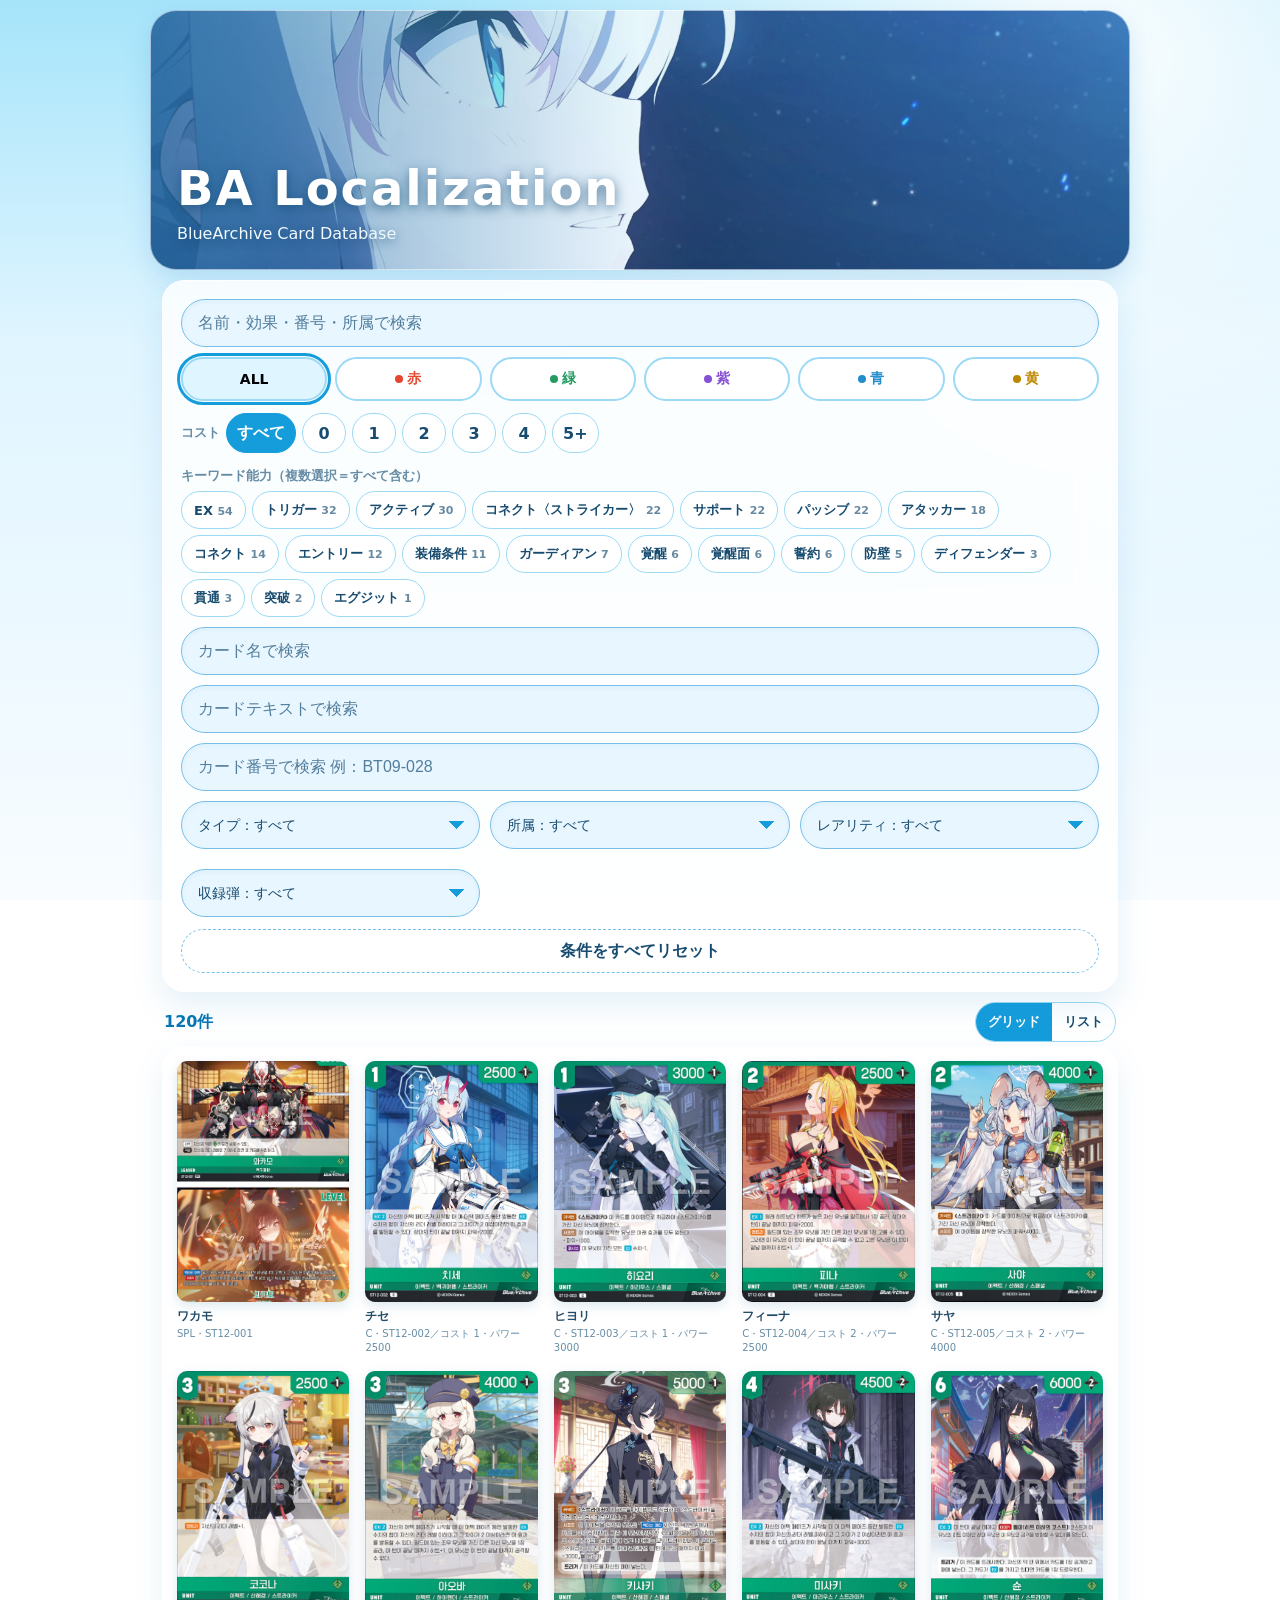
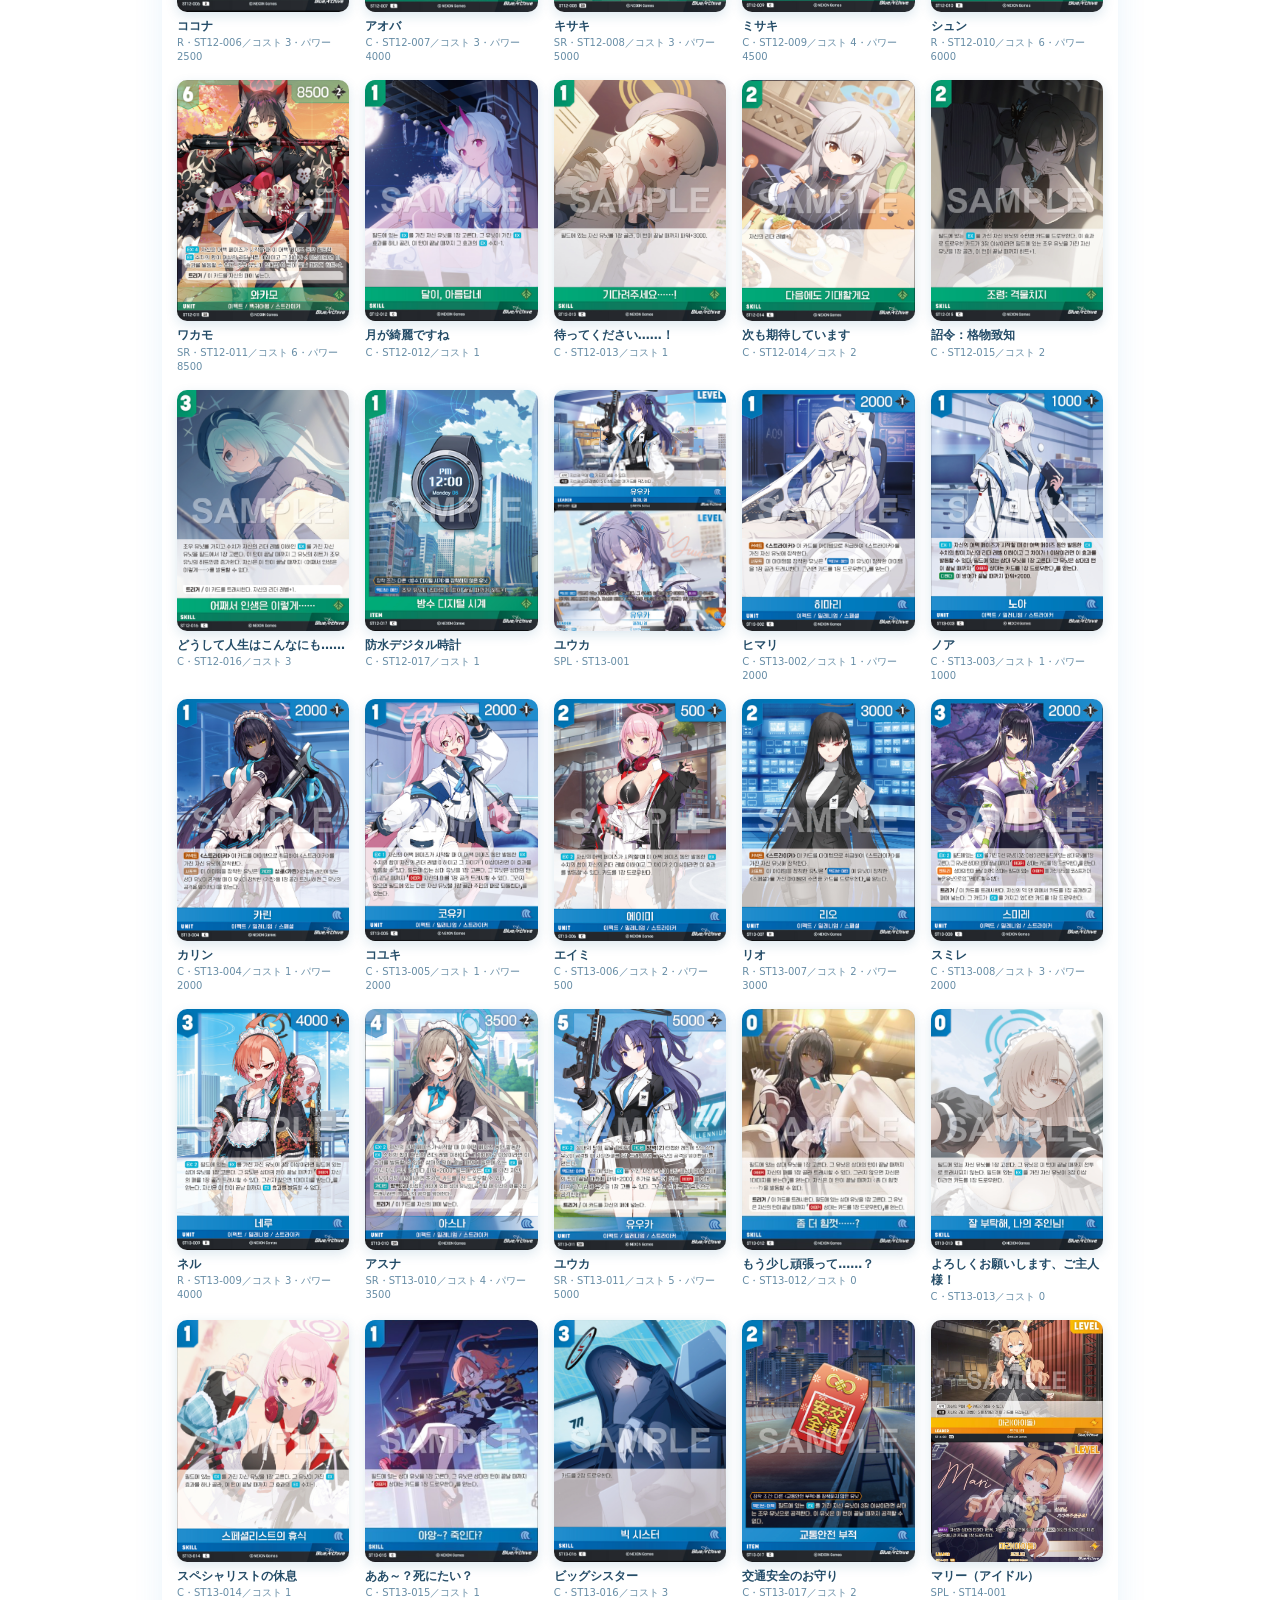
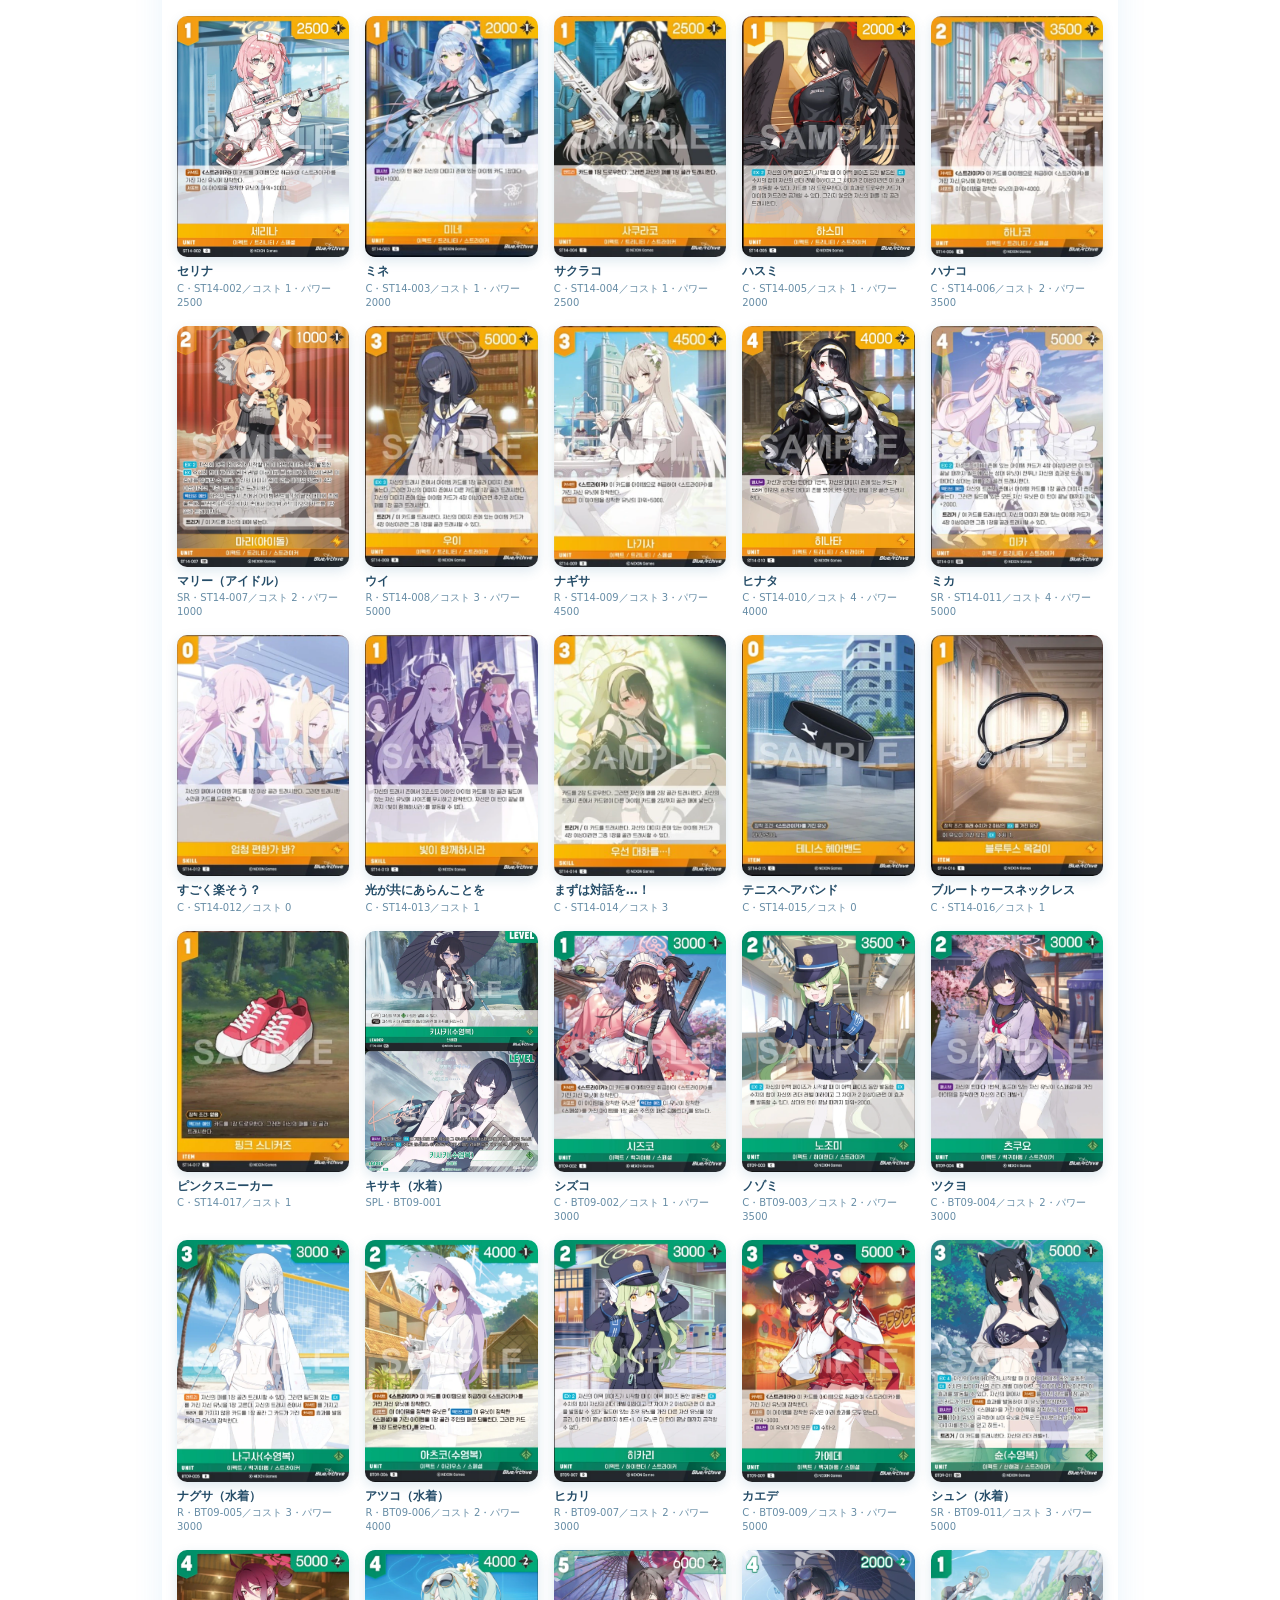
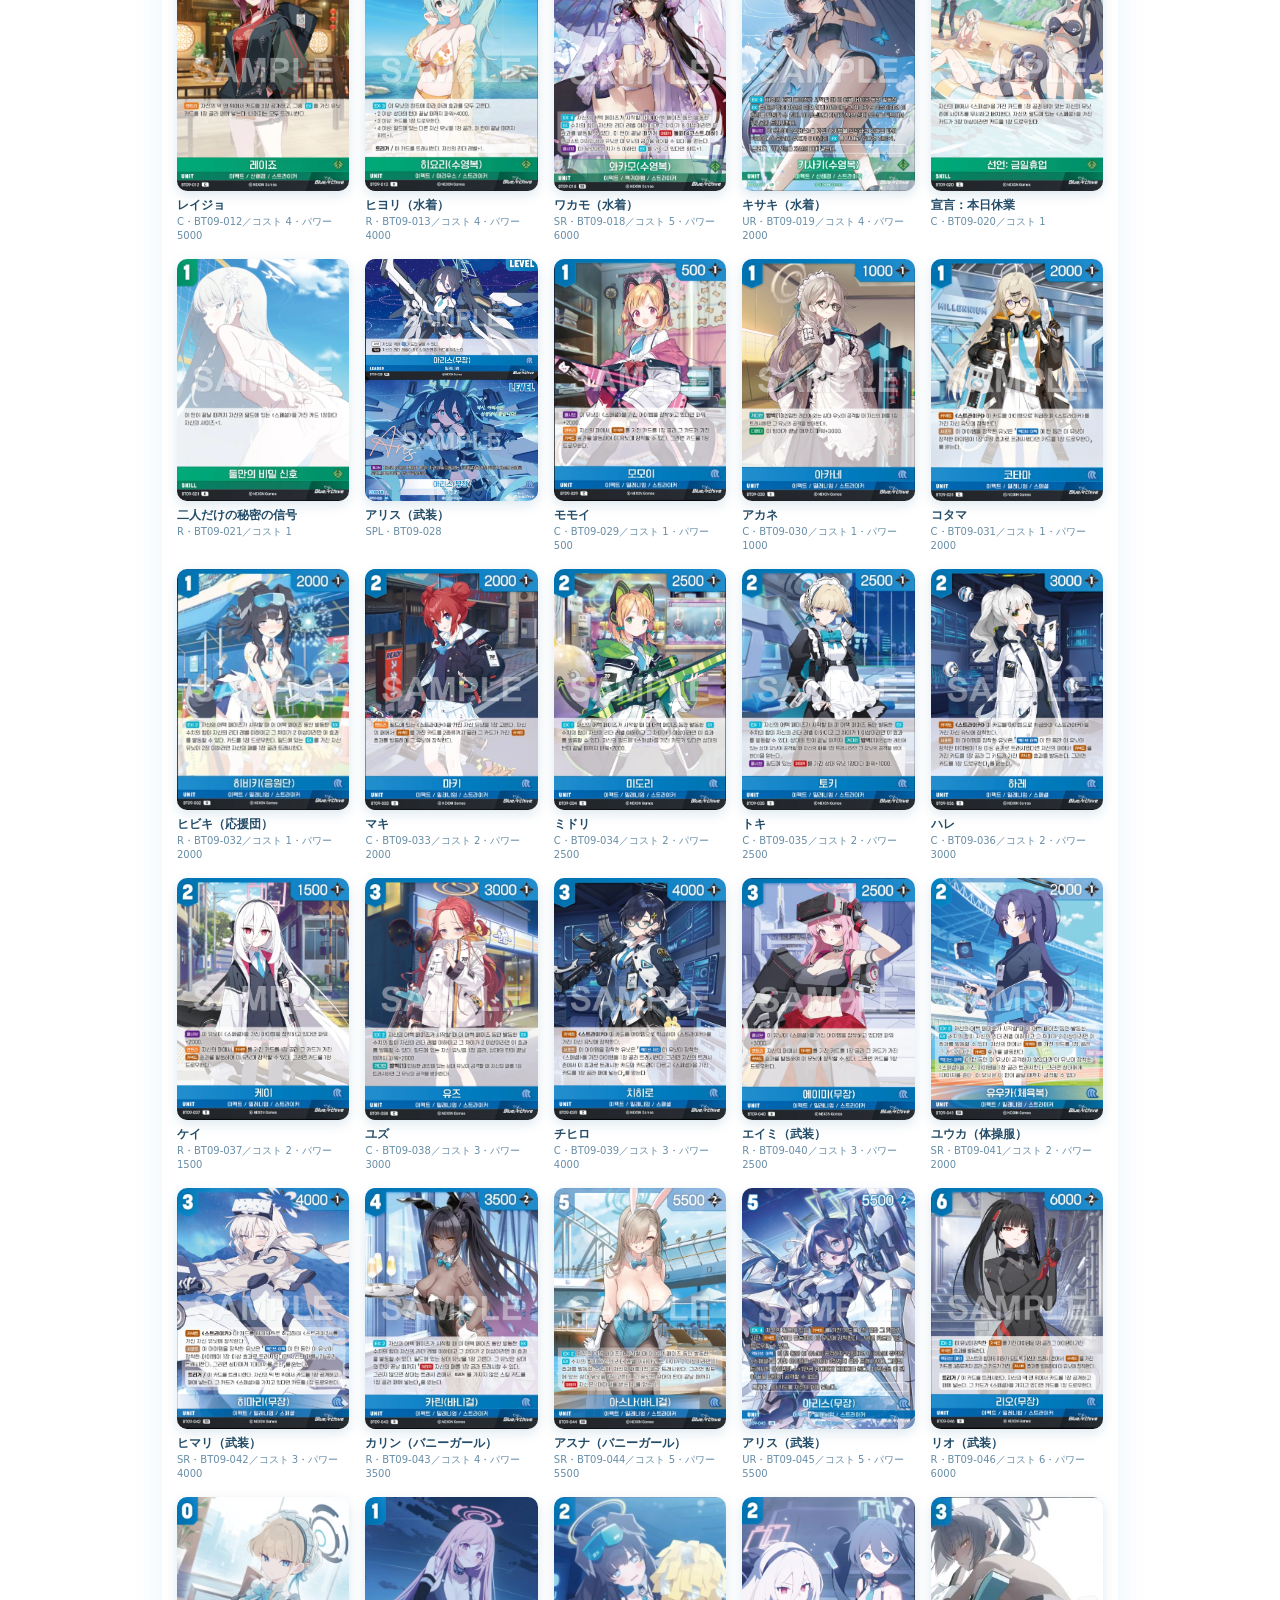
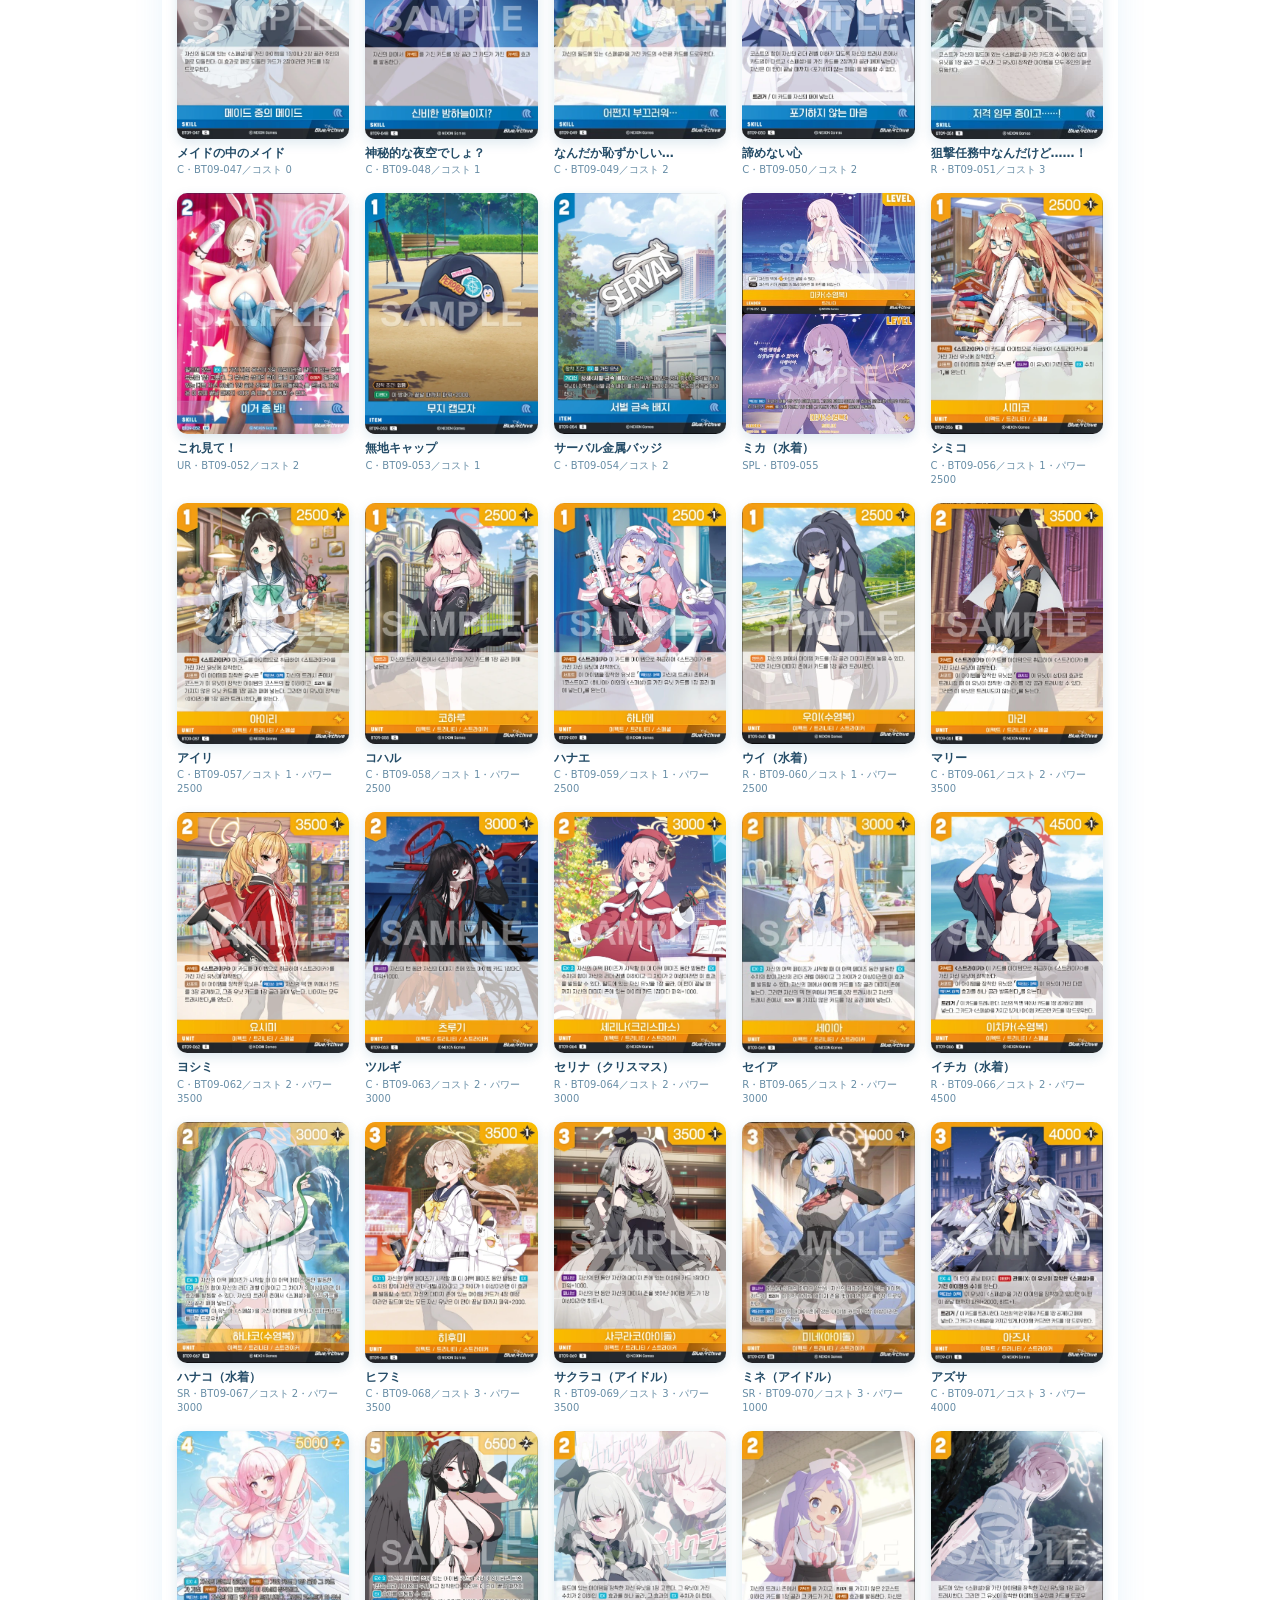
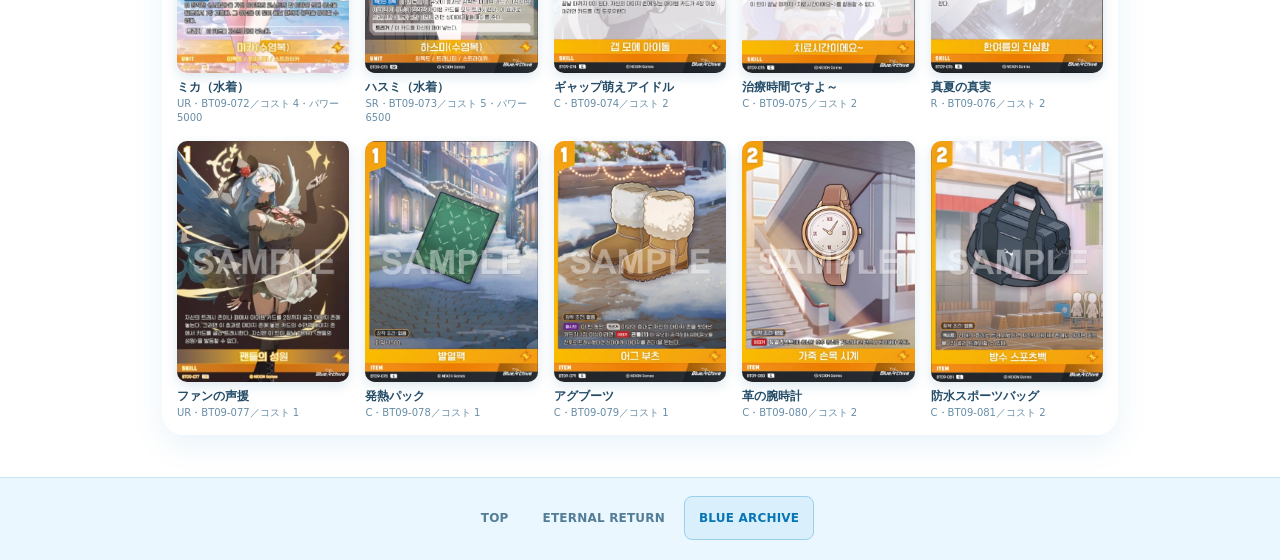
==== commit 9a9beb0d: "aaa aaa" ====
--- a/blue_archive.html
+++ b/blue_archive.html
@@ -36,7 +36,6 @@
       <button type="button" class="color-btn purple" data-color="purple"><span class="dot"></span>紫</button>
       <button type="button" class="color-btn blue" data-color="blue"><span class="dot"></span>青</button>
       <button type="button" class="color-btn yellow" data-color="yellow"><span class="dot"></span>黄</button>
-      <span class="color-hint">複数選べます</span>
     </div>
 
     <div id="advancedFilters" class="advanced-filters">
--- a/blue_archive.css
+++ b/blue_archive.css
@@ -197,27 +197,37 @@
 /* ===== 色フィルタ ===== */
 .color-filters {
   display: flex;
-  gap: 6px;
-  flex-wrap: wrap;
-  padding: 10px 2px 2px;
+  gap: 4px;
+  flex-wrap: nowrap;
+  padding: 10px 0 2px;
 }
 
 .color-btn {
+  flex: 1 1 0;
+  min-width: 0;
+  min-height: 40px;
+  border: 2px solid var(--chip-border);
+  border-radius: 999px;
+  background: var(--chip-bg);
+  padding: 7px 2px;
+  font-weight: bold;
+  font-size: 13px;
+  cursor: pointer;
+  display: inline-flex;
+  align-items: center;
+  justify-content: center;
+  gap: 4px;
+  white-space: nowrap;
+}
+
+@media (min-width: 700px) {
+  .color-filters { gap: 8px; }
+  .color-btn { min-height: 44px; font-size: 14px; padding: 8px 10px; }
+}
+
+.color-btn .dot {
   flex: none;
-  min-height: 42px;
-  border: 2px solid var(--chip-border);
-  border-radius: 999px;
-  background: var(--chip-bg);
-  padding: 7px 11px;
-  font-weight: bold;
-  cursor: pointer;
-  display: inline-flex;
-  align-items: center;
-  gap: 6px;
-}
-
-.color-btn .dot {
-  width: 10px; height: 10px;
+  width: 8px; height: 8px;
   border-radius: 50%;
   background: currentColor;
 }
@@ -227,8 +237,6 @@
   outline-offset: 1px;
   background: var(--chip-active-bg);
 }
-
-.color-hint { flex-basis: 100%; font-size: 11px; color: var(--muted); padding-left: 2px; }
 
 .fire   { color: #e6462e; }
 .green  { color: #249c61; }
